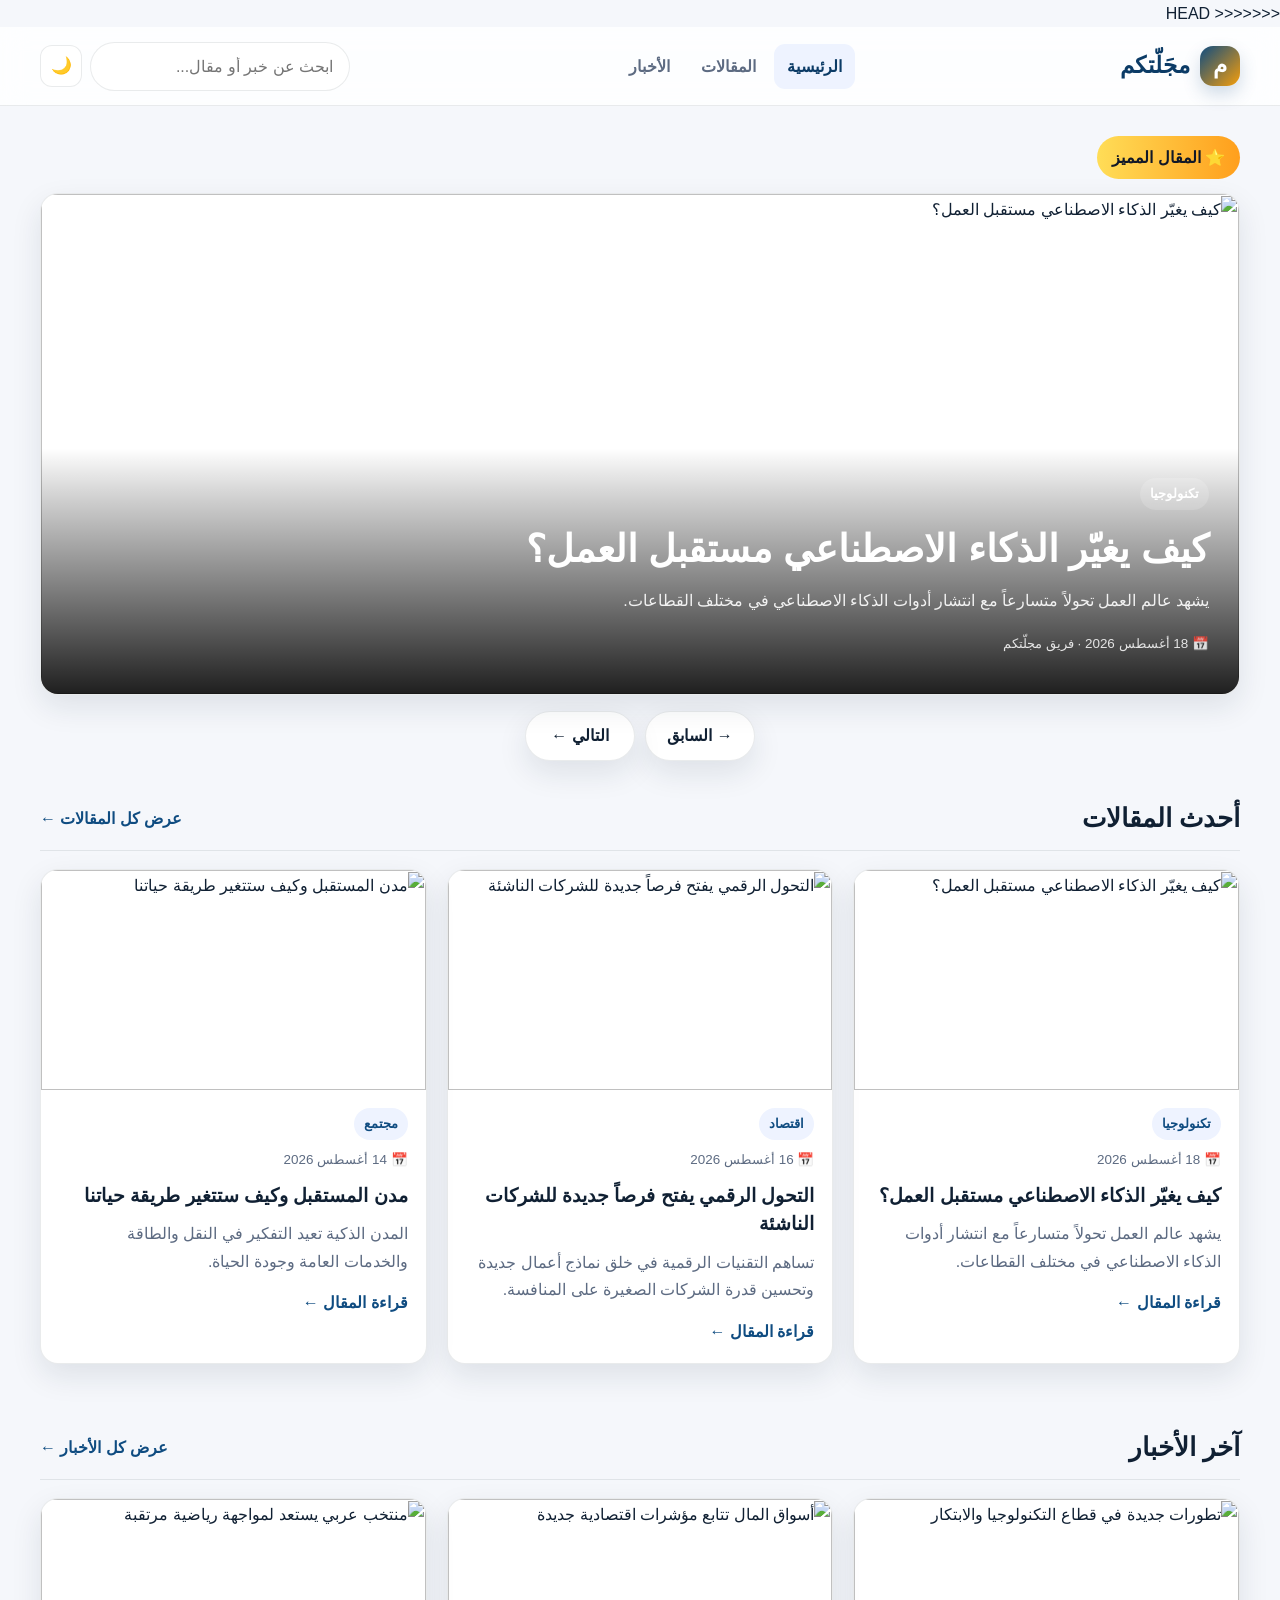
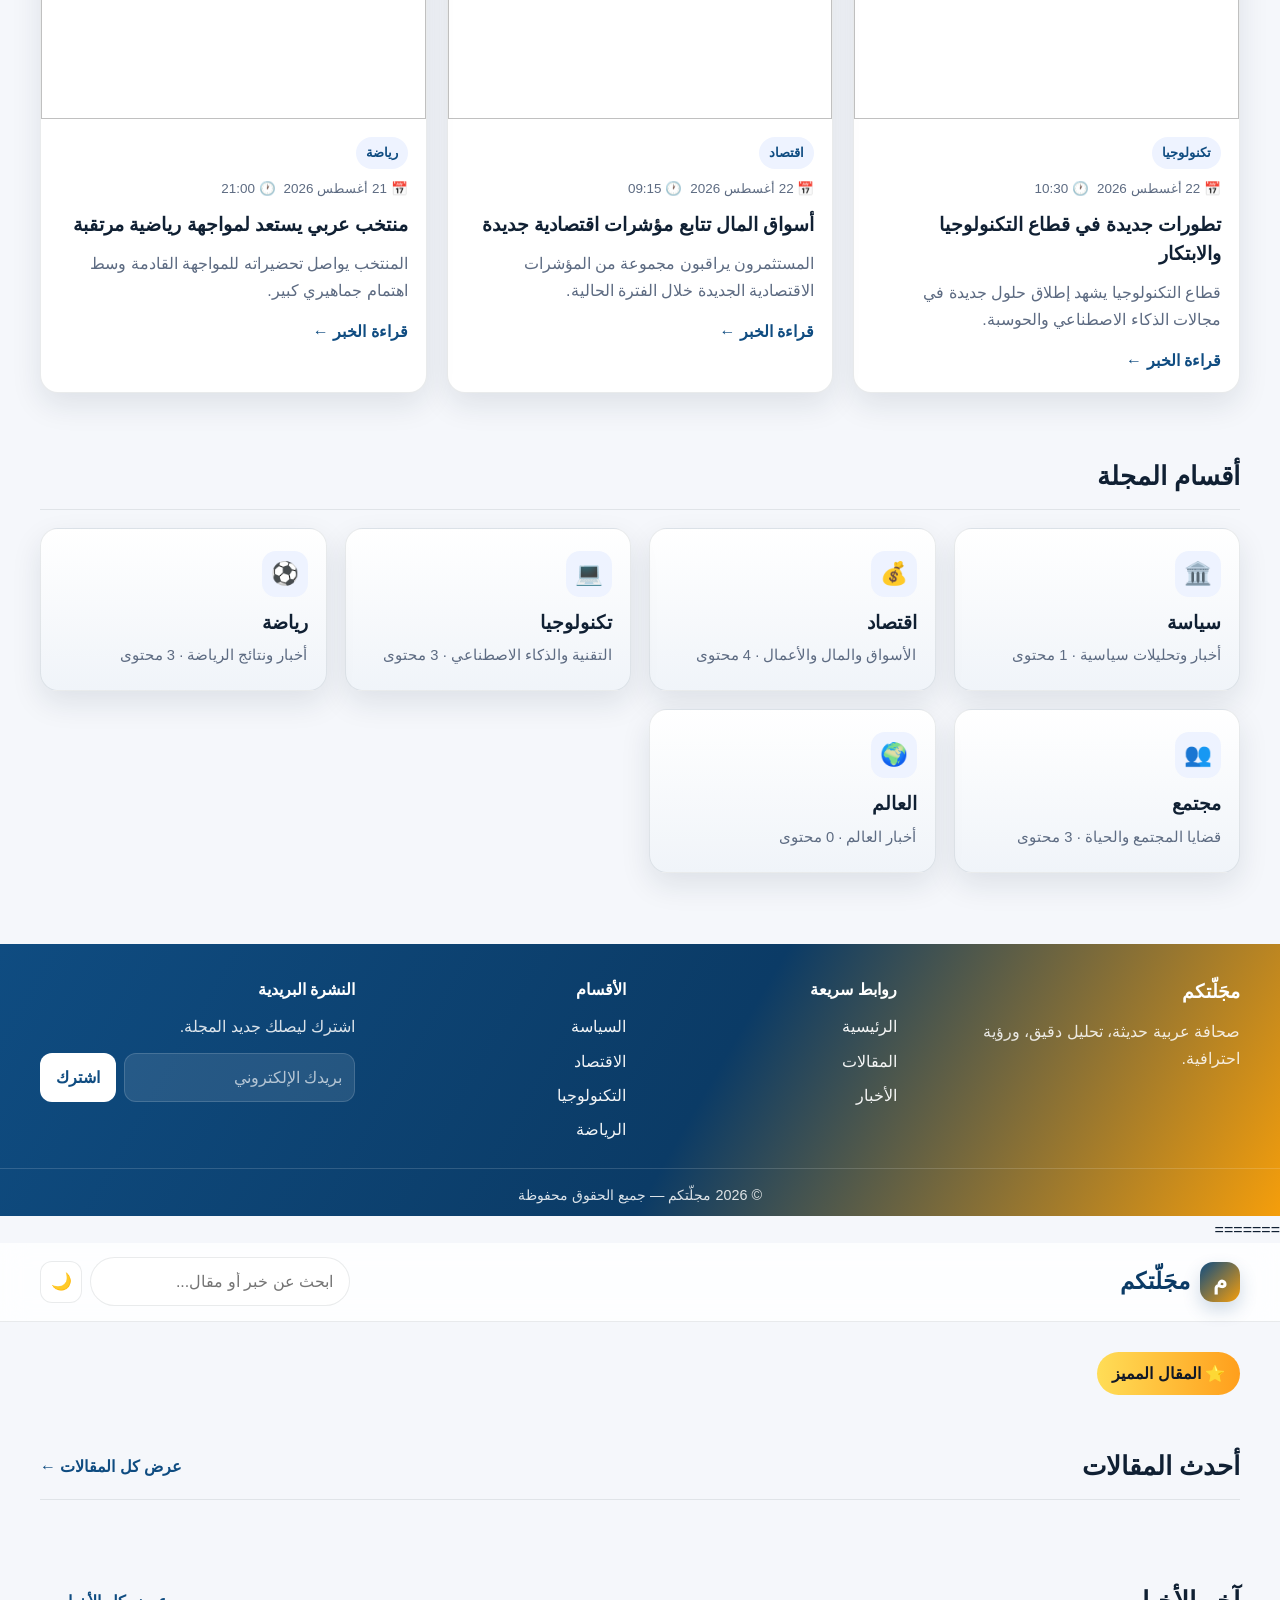
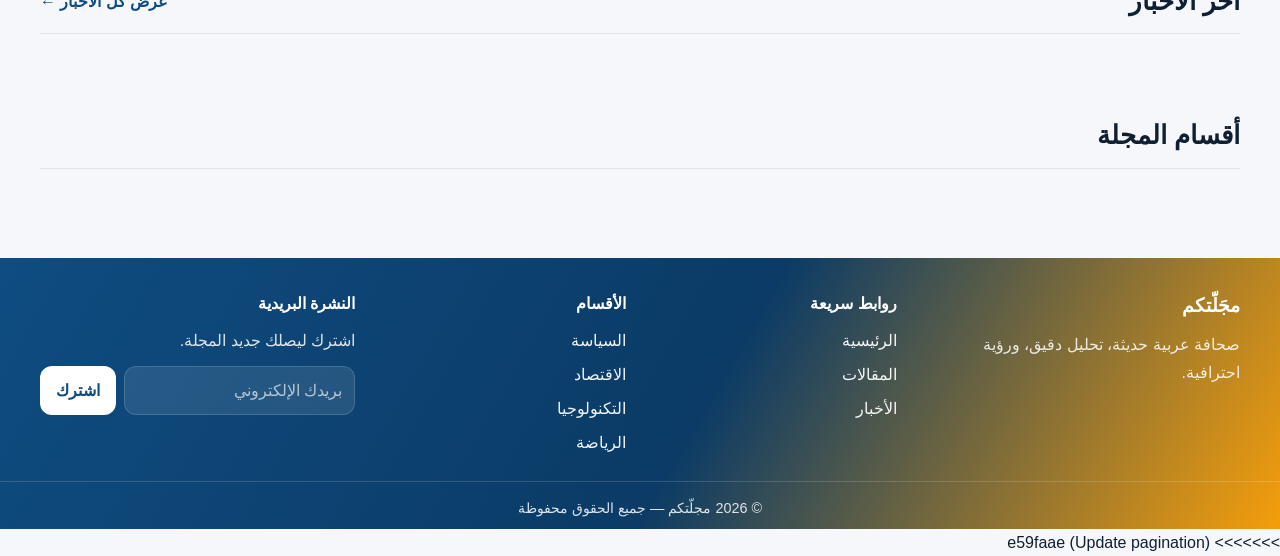
==== index.html @ bed31702 "Add files via upload" ====
<<<<<<< HEAD
<!DOCTYPE html>
<html lang="ar" dir="rtl">
<head>
  <meta charset="UTF-8">

  <meta
    name="viewport"
    content="width=device-width, initial-scale=1.0"
  >
  <meta name="robots" content="index, follow">
<meta name="googlebot" content="index, follow">
  <meta name="google-site-verification" content="Nu-kXpSLTMde5jcjGrpag2OAevILtgVXfCa5nAiJ6vM" />
  <meta name="google-site-verification" content="EJ1G8l--z2Iq7csYC8mAZ7VeTXp_BVeyK77AyGq3p4Q" />
  <meta
    name="description"
    content="مجَلّتكم - مجلة عربية حديثة تتابع السياسة والاقتصاد والتكنولوجيا والمجتمع والرياضة والعالم والذكاء الاصطناعي."
  >

  <meta name="theme-color" content="#0f4c81">

  <title>مجَلّتكم | مجلة عربية </title>

  <link
    rel="icon"
    type="image/svg+xml"
    href="assets/favicon.svg"
  >

  <link
    rel="stylesheet"
    href="css/styles.css"
  >
</head>

<body data-page="home">

  <!-- ================= HEADER ================= -->

  <header class="site-header">

    <div class="container header-inner">

      <a
        href="index.html"
        class="brand"
        aria-label="الصفحة الرئيسية"
      >
        <span class="brand-mark">م</span>
        <span>مجَلّتكم</span>
      </a>

      <nav
        class="main-nav"
        aria-label="التنقل الرئيسي"
      ></nav>

      <div class="header-tools">

        <div class="search-shell">

          <input
            id="searchInput"
            type="search"
            placeholder="ابحث عن خبر أو مقال..."
            aria-label="البحث"
            autocomplete="off"
          >

          <div
            id="searchDropdown"
            class="search-dropdown"
            aria-live="polite"
          ></div>

        </div>

        <button
          id="themeToggle"
          class="theme-toggle"
          type="button"
          aria-label="تبديل الوضع"
        >
          🌙
        </button>

        <button
          class="menu-toggle"
          type="button"
          aria-label="فتح القائمة"
          aria-expanded="false"
        >
          ☰
        </button>

      </div>

    </div>

  </header>


  <!-- ================= MAIN ================= -->

  <main>

    <!-- HERO -->

    <section class="hero-wrap container">

      <div class="featured-badge">
        ⭐ المقال المميز
      </div>

      <div
        id="heroFeatured"
        class="hero-featured"
        aria-live="polite"
      ></div>

    </section>


    <!-- LATEST ARTICLES -->

    <section class="container section-block">

      <div class="section-head">

        <h2>
          أحدث المقالات
        </h2>

        <a href="articles.html">
          عرض كل المقالات ←
        </a>

      </div>

      <div
        id="latestArticles"
        class="card-grid"
      ></div>

    </section>


    <!-- NEWS -->

    <section class="container section-block">

      <div class="section-head">

        <h2>
          آخر الأخبار
        </h2>

        <a href="news.html">
          عرض كل الأخبار ←
        </a>

      </div>

      <div
        id="latestNews"
        class="card-grid news-grid"
      ></div>

    </section>


    <!-- CATEGORIES -->

    <section class="container section-block">

      <div class="section-head">

        <h2>
          أقسام المجلة
        </h2>

      </div>

      <div
        id="categoryHighlights"
        class="category-grid"
      ></div>

    </section>

  </main>


  <!-- ================= FOOTER ================= -->

  <footer class="site-footer">

    <div class="container footer-inner">

      <div class="footer-brand">

        <h3>
          مجَلّتكم
        </h3>

        <p>
          صحافة عربية حديثة، تحليل دقيق، ورؤية احترافية.
        </p>

      </div>


      <div class="footer-column">

        <h4>
          روابط سريعة
        </h4>

        <ul>

          <li>
            <a href="index.html">
              الرئيسية
            </a>
          </li>

          <li>
            <a href="articles.html">
              المقالات
            </a>
          </li>

          <li>
            <a href="news.html">
              الأخبار
            </a>
          </li>

        </ul>

      </div>


      <div class="footer-column">

        <h4>
          الأقسام
        </h4>

        <ul>

          <li>
            <a href="articles.html?category=سياسة">
              السياسة
            </a>
          </li>

          <li>
            <a href="articles.html?category=اقتصاد">
              الاقتصاد
            </a>
          </li>

          <li>
            <a href="articles.html?category=تكنولوجيا">
              التكنولوجيا
            </a>
          </li>

          <li>
            <a href="articles.html?category=رياضة">
              الرياضة
            </a>
          </li>

        </ul>

      </div>


      <div class="footer-column">

        <h4>
          النشرة البريدية
        </h4>

        <p>
          اشترك ليصلك جديد المجلة.
        </p>

        <form
          class="newsletter-form"
          id="newsletterForm"
        >

          <input
            type="email"
            placeholder="بريدك الإلكتروني"
            aria-label="البريد الإلكتروني"
            required
          >

          <button type="submit">
            اشترك
          </button>

        </form>

      </div>

    </div>


    <div class="footer-bottom">

      © 2026 مجلّتكم — جميع الحقوق محفوظة

    </div>

  </footer>


  <script src="js/app.js"></script>

</body>
=======
<!DOCTYPE html>
<html lang="ar" dir="rtl">
<head>
  <meta charset="UTF-8">

  <meta
    name="viewport"
    content="width=device-width, initial-scale=1.0"
  >

  <meta name="robots" content="index, follow">
  <meta name="googlebot" content="index, follow">

  <meta
    name="google-site-verification"
    content="Nu-kXpSLTMde5jcjGrpag2OAevILtgVXfCa5nAiJ6vM"
  >

  <meta
    name="google-site-verification"
    content="EJ1G8l--z2Iq7csYC8mAZ7VeTXp_BVeyK77AyGq3p4Q"
  >

  <meta
    name="description"
    content="مجَلّتكم - مجلة عربية حديثة تتابع السياسة والاقتصاد والتكنولوجيا والمجتمع والرياضة والعالم والذكاء الاصطناعي."
  >

  <meta name="theme-color" content="#0f4c81">

  <title>مجَلّتكم | مجلة عربية</title>

  <link
    rel="icon"
    type="image/svg+xml"
    href="assets/favicon.svg"
  >

  <link
    rel="stylesheet"
    href="css/styles.css"
  >
</head>

<body data-page="home">

  <!-- ================= HEADER ================= -->

  <header class="site-header">
    <div class="container header-inner">

      <a
        href="index.html"
        class="brand"
        aria-label="الصفحة الرئيسية"
      >
        <span class="brand-mark">م</span>
        <span>مجَلّتكم</span>
      </a>

      <nav
        class="main-nav"
        aria-label="التنقل الرئيسي"
      ></nav>

      <div class="header-tools">

        <div class="search-shell">

          <input
            id="searchInput"
            type="search"
            placeholder="ابحث عن خبر أو مقال..."
            aria-label="البحث"
            autocomplete="off"
          >

          <div
            id="searchDropdown"
            class="search-dropdown"
            aria-live="polite"
          ></div>

        </div>

        <button
          id="themeToggle"
          class="theme-toggle"
          type="button"
          aria-label="تبديل الوضع"
        >
          🌙
        </button>

        <button
          class="menu-toggle"
          type="button"
          aria-label="فتح القائمة"
          aria-expanded="false"
        >
          ☰
        </button>

      </div>

    </div>
  </header>


  <!-- ================= MAIN ================= -->

  <main>

    <!-- ================= HERO ================= -->

    <section class="hero-wrap container">

      <div class="featured-badge">
        ⭐ المقال المميز
      </div>

      <div
        id="heroFeatured"
        class="hero-featured"
        aria-live="polite"
      ></div>

    </section>


    <!-- ================= LATEST ARTICLES ================= -->

    <section class="container section-block">

      <div class="section-head">

        <h2>
          أحدث المقالات
        </h2>

        <a href="articles.html">
          عرض كل المقالات ←
        </a>

      </div>

      <div
        id="latestArticles"
        class="card-grid"
      ></div>

    </section>


    <!-- ================= NEWS ================= -->

    <section class="container section-block">

      <div class="section-head">

        <h2>
          آخر الأخبار
        </h2>

        <a href="news.html">
          عرض كل الأخبار ←
        </a>

      </div>

      <div
        id="latestNews"
        class="card-grid news-grid"
      ></div>

    </section>


    <!-- ================= CATEGORIES ================= -->

    <section class="container section-block">

      <div class="section-head">

        <h2>
          أقسام المجلة
        </h2>

      </div>

      <div
        id="categoryHighlights"
        class="category-grid"
      ></div>

    </section>

  </main>


  <!-- ================= FOOTER ================= -->

  <footer class="site-footer">

    <div class="container footer-inner">

      <!-- BRAND -->

      <div class="footer-brand">

        <h3>
          مجَلّتكم
        </h3>

        <p>
          صحافة عربية حديثة، تحليل دقيق، ورؤية احترافية.
        </p>

      </div>


      <!-- QUICK LINKS -->

      <div class="footer-column">

        <h4>
          روابط سريعة
        </h4>

        <ul>

          <li>
            <a href="index.html">
              الرئيسية
            </a>
          </li>

          <li>
            <a href="articles.html">
              المقالات
            </a>
          </li>

          <li>
            <a href="news.html">
              الأخبار
            </a>
          </li>

        </ul>

      </div>


      <!-- CATEGORIES -->

      <div class="footer-column">

        <h4>
          الأقسام
        </h4>

        <ul>

          <li>
            <a href="articles.html?category=سياسة">
              السياسة
            </a>
          </li>

          <li>
            <a href="articles.html?category=اقتصاد">
              الاقتصاد
            </a>
          </li>

          <li>
            <a href="articles.html?category=تكنولوجيا">
              التكنولوجيا
            </a>
          </li>

          <li>
            <a href="articles.html?category=رياضة">
              الرياضة
            </a>
          </li>

        </ul>

      </div>


      <!-- NEWSLETTER -->

      <div class="footer-column">

        <h4>
          النشرة البريدية
        </h4>

        <p>
          اشترك ليصلك جديد المجلة.
        </p>

        <form
          class="newsletter-form"
          id="newsletterForm"
        >

          <input
            type="email"
            placeholder="بريدك الإلكتروني"
            aria-label="البريد الإلكتروني"
            required
          >

          <button type="submit">
            اشترك
          </button>

        </form>

      </div>

    </div>


    <!-- FOOTER BOTTOM -->

    <div class="footer-bottom">

      © 2026 مجلّتكم — جميع الحقوق محفوظة

    </div>

  </footer>


  <!-- ================= JAVASCRIPT ================= -->

  <script src="js/app.js"></script>

</body>
>>>>>>> e59faae (Update pagination)
</html>
---- css/styles.css ----
:root {
  --bg: #f5f7fb;
  --bg-soft: #eef3ff;
  --surface: #ffffff;
  --surface-2: #f0f4f9;
  --text: #102033;
  --muted: #5d6b82;
  --primary: #0f4c81;
  --primary-strong: #0b3b66;
  --accent: #f59e0b;
  --border: rgba(16, 32, 51, 0.09);
  --shadow: 0 12px 30px rgba(15, 37, 58, 0.10);
  --shadow-hover: 0 20px 45px rgba(15, 37, 58, 0.16);
  --success: #0f9d76;
  --danger: #dc2626;
  --radius: 18px;
  --container: 1200px;
}

body.dark {
  --bg: #09111d;
  --bg-soft: #111b2a;
  --surface: #0f1b2b;
  --surface-2: #122235;
  --text: #eaf1ff;
  --muted: #9aaac0;
  --primary: #79a7ff;
  --primary-strong: #a3c1ff;
  --accent: #fbbf24;
  --border: rgba(255, 255, 255, 0.09);
  --shadow: 0 12px 30px rgba(0, 0, 0, 0.30);
  --shadow-hover: 0 20px 45px rgba(0, 0, 0, 0.42);
}

* {
  box-sizing: border-box;
}

html {
  scroll-behavior: smooth;
}

body {
  margin: 0;
  font-family:
    "Segoe UI",
    Tahoma,
    Arial,
    sans-serif;
  background: var(--bg);
  color: var(--text);
  line-height: 1.7;
  direction: rtl;
  transition:
    background 0.25s ease,
    color 0.25s ease;
}

body,
button,
input,
select,
textarea {
  transition:
    background-color 0.25s ease,
    color 0.25s ease,
    border-color 0.25s ease;
}

a {
  color: inherit;
  text-decoration: none;
}

img {
  max-width: 100%;
  display: block;
}

button,
input,
select,
textarea {
  font: inherit;
}

button {
  cursor: pointer;
}

/* CONTAINER */

.container {
  width: min(var(--container), calc(100% - 32px));
  margin-inline: auto;
}

/* HEADER */

.site-header {
  position: sticky;
  top: 0;
  z-index: 100;
  background: rgba(255, 255, 255, 0.82);
  backdrop-filter: blur(14px);
  border-bottom: 1px solid var(--border);
}

body.dark .site-header {
  background: rgba(7, 12, 19, 0.86);
}

.header-inner {
  min-height: 78px;
  display: flex;
  align-items: center;
  justify-content: space-between;
  gap: 18px;
}

/* BRAND */

.brand {
  display: inline-flex;
  align-items: center;
  gap: 10px;
  font-size: 1.45rem;
  font-weight: 900;
  color: var(--primary-strong);
  white-space: nowrap;
}

.brand-mark {
  width: 40px;
  height: 40px;
  display: grid;
  place-items: center;
  border-radius: 13px;
  background: linear-gradient(
    135deg,
    var(--primary),
    var(--accent)
  );
  color: white;
  font-weight: 900;
  box-shadow: 0 8px 18px rgba(15, 76, 129, 0.20);
}

/* NAVIGATION */

.main-nav {
  display: flex;
  align-items: center;
  justify-content: center;
  gap: 5px;
  flex: 1;
}

.nav-link {
  padding: 9px 13px;
  border-radius: 11px;
  color: var(--muted);
  font-weight: 700;
  transition: 0.2s ease;
}

.nav-link:hover,
.nav-link.active {
  background: var(--bg-soft);
  color: var(--primary-strong);
}

/* HEADER TOOLS */

.header-tools {
  display: flex;
  align-items: center;
  gap: 8px;
}

.search-shell {
  position: relative;
}

.search-shell input {
  width: 260px;
  padding: 10px 16px;
  border: 1px solid var(--border);
  border-radius: 999px;
  background: var(--surface);
  color: var(--text);
  outline: none;
}

.search-shell input:focus {
  border-color: var(--primary);
  box-shadow: 0 0 0 3px rgba(15, 76, 129, 0.10);
}

.search-dropdown {
  position: absolute;
  top: calc(100% + 8px);
  right: 0;
  width: min(360px, 85vw);
  max-height: 420px;
  overflow-y: auto;
  background: var(--surface);
  border: 1px solid var(--border);
  border-radius: 15px;
  box-shadow: var(--shadow);
  display: none;
  z-index: 200;
}

.search-dropdown.visible {
  display: block;
}

.search-item {
  display: block;
  padding: 12px 15px;
  border-bottom: 1px solid var(--border);
  transition: 0.2s ease;
}

.search-item:last-child {
  border-bottom: 0;
}

.search-item:hover {
  background: var(--bg-soft);
}

.search-item strong {
  display: block;
  margin-bottom: 3px;
}

.search-item small {
  color: var(--muted);
}

/* BUTTONS */

.theme-toggle,
.menu-toggle {
  width: 42px;
  height: 42px;
  border: 1px solid var(--border);
  border-radius: 12px;
  background: var(--surface);
  color: var(--text);
  display: grid;
  place-items: center;
  font-size: 1.05rem;
}

.theme-toggle:hover,
.menu-toggle:hover {
  background: var(--bg-soft);
}

/* HERO */

.hero-wrap {
  padding: 30px 0 10px;
}

.featured-badge {
  display: inline-flex;
  align-items: center;
  background: linear-gradient(
    90deg,
    #ffdd57,
    #ff9f1c
  );
  color: #111827;
  padding: 8px 15px;
  border-radius: 999px;
  font-weight: 900;
  margin-bottom: 14px;
}

.hero-featured {
  width: 100%;
  position: relative;
}

.feature-card {
  position: relative;
  overflow: hidden;
  min-height: 500px;
  background: var(--surface);
  border: 1px solid var(--border);
  border-radius: var(--radius);
  box-shadow: var(--shadow);
  transition:
    transform 0.25s ease,
    box-shadow 0.25s ease;
}

.feature-card:hover {
  transform: translateY(-3px);
  box-shadow: var(--shadow-hover);
}

.feature-card img {
  width: 100%;
  height: 500px;
  object-fit: cover;
}

.feature-content {
  position: absolute;
  inset: auto 0 0 0;
  padding: 30px;
  color: white;
  background: linear-gradient(
    180deg,
    rgba(0, 0, 0, 0) 0%,
    rgba(0, 0, 0, 0.18) 20%,
    rgba(0, 0, 0, 0.88) 100%
  );
}

.feature-content h2 {
  margin: 12px 0;
  font-size: clamp(1.6rem, 3vw, 2.6rem);
  line-height: 1.4;
}

.feature-content p {
  max-width: 850px;
  margin: 0 0 18px;
  color: rgba(255, 255, 255, 0.90);
}

.feature-content .meta-row {
  color: rgba(255, 255, 255, 0.85);
}

.feature-content .eyebrow {
  background: rgba(255, 255, 255, 0.16);
  color: white;
}

/* SLIDER CONTROLS */

.featured-controls {
  display: flex;
  justify-content: center;
  align-items: center;
  gap: 10px;
  margin-top: 16px;
}

.featured-controls button {
  border: 1px solid var(--border);
  background: var(--surface);
  color: var(--text);
  border-radius: 999px;
  padding: 10px 20px;
  min-width: 110px;
  font-weight: 800;
  box-shadow: var(--shadow);
  transition: 0.2s ease;
}

.featured-controls button:hover {
  background: var(--primary);
  color: white;
  border-color: var(--primary);
  transform: translateY(-2px);
}

/* SECTIONS */

.section-block {
  padding: 26px 0 36px;
}

.section-head {
  display: flex;
  align-items: center;
  justify-content: space-between;
  gap: 15px;
  margin-bottom: 18px;
  padding-bottom: 10px;
  border-bottom: 1px solid var(--border);
}

.section-head h2 {
  margin: 0;
  font-size: clamp(1.35rem, 2vw, 2rem);
}

.section-head a {
  color: var(--primary);
  font-weight: 800;
}

/* CARDS */

.card-grid {
  display: grid;
  grid-template-columns: repeat(3, minmax(0, 1fr));
  gap: 20px;
}

.article-card {
  overflow: hidden;
  background: var(--surface);
  border: 1px solid var(--border);
  border-radius: var(--radius);
  box-shadow: var(--shadow);
  transition:
    transform 0.22s ease,
    box-shadow 0.22s ease;
}

.article-card:hover {
  transform: translateY(-5px);
  box-shadow: var(--shadow-hover);
}

.article-card img {
  width: 100%;
  height: 220px;
  object-fit: cover;
}

.article-body {
  padding: 18px;
}

.article-body h3 {
  margin: 10px 0;
  font-size: 1.2rem;
  line-height: 1.5;
}

.article-body p {
  margin: 0 0 14px;
  color: var(--muted);
  display: -webkit-box;
  -webkit-box-orient: vertical;
  -webkit-line-clamp: 2;
  line-clamp: 2;
  overflow: hidden;
}

.read-more {
  display: inline-flex;
  align-items: center;
  gap: 5px;
  color: var(--primary);
  font-weight: 800;
}

/* EYEBROW / META */

.eyebrow {
  display: inline-flex;
  align-items: center;
  background: var(--bg-soft);
  color: var(--primary);
  padding: 5px 10px;
  border-radius: 999px;
  font-size: 0.8rem;
  font-weight: 800;
}

.meta-row {
  display: flex;
  flex-wrap: wrap;
  gap: 8px;
  margin: 9px 0;
  font-size: 0.84rem;
  color: var(--muted);
}

/* CATEGORY CARDS */

.category-grid {
  display: grid;
  grid-template-columns: repeat(4, minmax(0, 1fr));
  gap: 18px;
}

.category-card {
  display: block;
  padding: 22px 18px;
  background: linear-gradient(
    180deg,
    var(--surface),
    var(--surface-2)
  );
  border: 1px solid var(--border);
  border-radius: var(--radius);
  box-shadow: var(--shadow);
  transition: 0.2s ease;
}

.category-card:hover {
  transform: translateY(-4px);
  box-shadow: var(--shadow-hover);
}

.category-icon {
  width: 46px;
  height: 46px;
  display: grid;
  place-items: center;
  border-radius: 14px;
  background: var(--bg-soft);
  font-size: 1.4rem;
  margin-bottom: 10px;
}

.category-card h3 {
  margin: 0 0 5px;
}

.category-card p {
  margin: 0;
  color: var(--muted);
  font-size: 0.92rem;
}

/* PAGE */

.page-shell {
  padding: 25px 0 45px;
}

.page-header {
  padding: 15px 0 20px;
}

.page-header h1 {
  margin: 10px 0 0;
  font-size: clamp(2rem, 4vw, 3rem);
}

.page-description {
  margin: 10px 0 0;
  max-width: 750px;
  color: var(--muted);
  font-size: 1.05rem;
}

/* FILTER */

.category-filter {
  display: flex;
  flex-wrap: wrap;
  gap: 9px;
  margin-bottom: 22px;
}

.filter-chip {
  padding: 8px 14px;
  border: 1px solid var(--border);
  border-radius: 999px;
  background: var(--surface);
  color: var(--muted);
  font-weight: 700;
  cursor: pointer;
  transition: 0.2s ease;
}

.filter-chip:hover {
  transform: translateY(-2px);
}

.filter-chip.active {
  background: var(--primary);
  color: white;
  border-color: var(--primary);
}

/* PAGINATION */

.pagination {
  display: flex;
  justify-content: center;
  align-items: center;
  gap: 8px;
  flex-wrap: wrap;
  margin-top: 28px;
}

.pagination button {
  min-width: 42px;
  height: 42px;
  border: 1px solid var(--border);
  border-radius: 10px;
  background: var(--surface);
  color: var(--text);
}

.pagination button:hover {
  background: var(--bg-soft);
}

.pagination button.active {
  background: var(--primary);
  color: white;
  border-color: var(--primary);
}

.pagination button:disabled {
  opacity: 0.45;
  cursor: not-allowed;
}

/* EMPTY */

.empty-state {
  padding: 30px;
  text-align: center;
  color: var(--muted);
  background: var(--surface);
  border: 1px solid var(--border);
  border-radius: var(--radius);
}

/* NEWS */

.news-count {
  color: var(--muted);
  font-size: 0.9rem;
  font-weight: 700;
}

.news-grid {
  margin-top: 10px;
}

.news-grid .article-card {
  height: 100%;
}

.news-grid .article-card img {
  height: 220px;
  object-fit: cover;
}

#newsCategoryFilter {
  margin-top: 8px;
  margin-bottom: 26px;
}

#newsCategoryFilter .filter-chip.active {
  background: linear-gradient(
    135deg,
    var(--primary),
    var(--primary-strong)
  );
  color: #fff;
  border-color: var(--primary);
}

/* ARTICLE PAGE */

.article-page {
  max-width: 950px;
}

.article-detail {
  background: var(--surface);
  border: 1px solid var(--border);
  border-radius: var(--radius);
  box-shadow: var(--shadow);
  overflow: hidden;
}

.article-detail-image {
  width: 100%;
  height: 500px;
  object-fit: cover;
}

.article-detail-content {
  padding: 32px;
}

.article-detail-content h1 {
  margin: 15px 0;
  font-size: clamp(2rem, 4vw, 3.2rem);
  line-height: 1.45;
}

.article-lead {
  color: var(--muted);
  font-size: 1.15rem;
  font-weight: 600;
  line-height: 1.9;
  border-right: 4px solid var(--accent);
  padding-right: 16px;
  margin: 20px 0 28px;
}

.article-text {
  font-size: 1.08rem;
  line-height: 2.15;
}

.article-text p {
  margin: 0 0 22px;
}

.article-back {
  display: inline-flex;
  margin-top: 25px;
  padding: 11px 18px;
  border-radius: 12px;
  background: var(--primary);
  color: white;
  font-weight: 800;
  transition: 0.2s ease;
}

.article-back:hover {
  background: var(--primary-strong);
  transform: translateY(-2px);
}

/* FOOTER */

.site-footer {
  margin-top: 35px;
  padding: 32px 0 8px;
  color: white;
  background: linear-gradient(
    120deg,
    #0f4c81,
    #0b3b66 55%,
    #f59e0b
  );
}

.footer-inner {
  display: grid;
  grid-template-columns: 1.3fr 1fr 1fr 1.3fr;
  gap: 28px;
}

.footer-brand h3,
.footer-column h4 {
  margin: 0 0 10px;
}

.footer-brand p,
.footer-column p {
  margin: 0;
  color: rgba(255, 255, 255, 0.85);
}

.footer-column ul {
  list-style: none;
  margin: 0;
  padding: 0;
  display: grid;
  gap: 7px;
}

.footer-column a {
  color: rgba(255, 255, 255, 0.94);
  transition: 0.2s ease;
}

.footer-column a:hover {
  color: white;
  opacity: 0.75;
}

/* NEWSLETTER */

.newsletter-form {
  display: flex;
  gap: 8px;
  margin-top: 12px;
}

.newsletter-form input {
  min-width: 0;
  flex: 1;
  padding: 10px 12px;
  border: 1px solid rgba(255, 255, 255, 0.15);
  border-radius: 12px;
  background: rgba(255, 255, 255, 0.10);
  color: white;
  outline: none;
}

.newsletter-form input::placeholder {
  color: rgba(255, 255, 255, 0.65);
}

.newsletter-form button {
  border: 0;
  border-radius: 12px;
  padding: 10px 16px;
  background: white;
  color: #0f4c81;
  font-weight: 800;
}

.footer-bottom {
  margin-top: 25px;
  padding-top: 14px;
  text-align: center;
  border-top: 1px solid rgba(255, 255, 255, 0.15);
  color: rgba(255, 255, 255, 0.85);
  font-size: 0.9rem;
}

/* MOBILE MENU */

.menu-toggle {
  display: none;
}

@media (max-width: 900px) {

  .main-nav {
    display: none;
    position: fixed;
    top: 88px;
    right: 16px;
    left: 16px;
    padding: 12px;
    flex-direction: column;
    align-items: stretch;
    background: var(--surface);
    border: 1px solid var(--border);
    border-radius: 18px;
    box-shadow: var(--shadow);
    z-index: 100;
  }

  .main-nav.open {
    display: flex;
  }

  .nav-link {
    width: 100%;
  }

  .menu-toggle {
    display: grid;
  }

  .card-grid {
    grid-template-columns: repeat(2, minmax(0, 1fr));
  }

  .category-grid {
    grid-template-columns: repeat(2, minmax(0, 1fr));
  }

  .footer-inner {
    grid-template-columns: repeat(2, minmax(0, 1fr));
  }

  .search-shell input {
    width: 220px;
  }

  .feature-card,
  .feature-card img {
    min-height: 440px;
    height: 440px;
  }

  .article-detail-image {
    height: 420px;
  }
}

@media (max-width: 620px) {

  .container {
    width: min(
      calc(100% - 22px),
      var(--container)
    );
  }

  .header-inner {
    min-height: 70px;
    flex-wrap: wrap;
  }

  .brand {
    font-size: 1.25rem;
  }

  .brand-mark {
    width: 36px;
    height: 36px;
  }

  .header-tools {
    margin-right: auto;
  }

  .search-shell input {
    width: 170px;
    padding: 9px 12px;
  }

  .hero-wrap {
    padding-top: 20px;
  }

  .feature-card,
  .feature-card img {
    min-height: 420px;
    height: 420px;
  }

  .feature-content {
    padding: 18px;
  }

  .feature-content h2 {
    font-size: 1.35rem;
  }

  .feature-content p {
    font-size: 0.9rem;
    display: -webkit-box;
    -webkit-box-orient: vertical;
    -webkit-line-clamp: 2;
    line-clamp: 2;
    overflow: hidden;
  }

  .card-grid,
  .category-grid,
  .footer-inner {
    grid-template-columns: 1fr;
  }

  .section-head {
    align-items: flex-start;
    flex-direction: column;
  }

  .newsletter-form {
    flex-direction: column;
  }

  .featured-controls button {
    min-width: 0;
    flex: 1;
    padding: 9px 12px;
  }

  .page-description {
    font-size: 0.95rem;
  }

  #newsCategoryFilter {
    gap: 8px;
  }

  #newsCategoryFilter .filter-chip {
    padding: 8px 11px;
    font-size: 0.88rem;
  }

  .article-detail-image {
    height: 260px;
  }

  .article-detail-content {
    padding: 20px;
  }

  .article-detail-content h1 {
    font-size: 1.8rem;
  }

  .article-lead {
    font-size: 1rem;
  }

  .article-text {
    font-size: 1rem;
  }
}
---- css/styles.css ----
:root {
  --bg: #f5f7fb;
  --bg-soft: #eef3ff;
  --surface: #ffffff;
  --surface-2: #f0f4f9;
  --text: #102033;
  --muted: #5d6b82;
  --primary: #0f4c81;
  --primary-strong: #0b3b66;
  --accent: #f59e0b;
  --border: rgba(16, 32, 51, 0.09);
  --shadow: 0 12px 30px rgba(15, 37, 58, 0.10);
  --shadow-hover: 0 20px 45px rgba(15, 37, 58, 0.16);
  --success: #0f9d76;
  --danger: #dc2626;
  --radius: 18px;
  --container: 1200px;
}

body.dark {
  --bg: #09111d;
  --bg-soft: #111b2a;
  --surface: #0f1b2b;
  --surface-2: #122235;
  --text: #eaf1ff;
  --muted: #9aaac0;
  --primary: #79a7ff;
  --primary-strong: #a3c1ff;
  --accent: #fbbf24;
  --border: rgba(255, 255, 255, 0.09);
  --shadow: 0 12px 30px rgba(0, 0, 0, 0.30);
  --shadow-hover: 0 20px 45px rgba(0, 0, 0, 0.42);
}

* {
  box-sizing: border-box;
}

html {
  scroll-behavior: smooth;
}

body {
  margin: 0;
  font-family:
    "Segoe UI",
    Tahoma,
    Arial,
    sans-serif;
  background: var(--bg);
  color: var(--text);
  line-height: 1.7;
  direction: rtl;
  transition:
    background 0.25s ease,
    color 0.25s ease;
}

body,
button,
input,
select,
textarea {
  transition:
    background-color 0.25s ease,
    color 0.25s ease,
    border-color 0.25s ease;
}

a {
  color: inherit;
  text-decoration: none;
}

img {
  max-width: 100%;
  display: block;
}

button,
input,
select,
textarea {
  font: inherit;
}

button {
  cursor: pointer;
}

/* CONTAINER */

.container {
  width: min(var(--container), calc(100% - 32px));
  margin-inline: auto;
}

/* HEADER */

.site-header {
  position: sticky;
  top: 0;
  z-index: 100;
  background: rgba(255, 255, 255, 0.82);
  backdrop-filter: blur(14px);
  border-bottom: 1px solid var(--border);
}

body.dark .site-header {
  background: rgba(7, 12, 19, 0.86);
}

.header-inner {
  min-height: 78px;
  display: flex;
  align-items: center;
  justify-content: space-between;
  gap: 18px;
}

/* BRAND */

.brand {
  display: inline-flex;
  align-items: center;
  gap: 10px;
  font-size: 1.45rem;
  font-weight: 900;
  color: var(--primary-strong);
  white-space: nowrap;
}

.brand-mark {
  width: 40px;
  height: 40px;
  display: grid;
  place-items: center;
  border-radius: 13px;
  background: linear-gradient(
    135deg,
    var(--primary),
    var(--accent)
  );
  color: white;
  font-weight: 900;
  box-shadow: 0 8px 18px rgba(15, 76, 129, 0.20);
}

/* NAVIGATION */

.main-nav {
  display: flex;
  align-items: center;
  justify-content: center;
  gap: 5px;
  flex: 1;
}

.nav-link {
  padding: 9px 13px;
  border-radius: 11px;
  color: var(--muted);
  font-weight: 700;
  transition: 0.2s ease;
}

.nav-link:hover,
.nav-link.active {
  background: var(--bg-soft);
  color: var(--primary-strong);
}

/* HEADER TOOLS */

.header-tools {
  display: flex;
  align-items: center;
  gap: 8px;
}

.search-shell {
  position: relative;
}

.search-shell input {
  width: 260px;
  padding: 10px 16px;
  border: 1px solid var(--border);
  border-radius: 999px;
  background: var(--surface);
  color: var(--text);
  outline: none;
}

.search-shell input:focus {
  border-color: var(--primary);
  box-shadow: 0 0 0 3px rgba(15, 76, 129, 0.10);
}

.search-dropdown {
  position: absolute;
  top: calc(100% + 8px);
  right: 0;
  width: min(360px, 85vw);
  max-height: 420px;
  overflow-y: auto;
  background: var(--surface);
  border: 1px solid var(--border);
  border-radius: 15px;
  box-shadow: var(--shadow);
  display: none;
  z-index: 200;
}

.search-dropdown.visible {
  display: block;
}

.search-item {
  display: block;
  padding: 12px 15px;
  border-bottom: 1px solid var(--border);
  transition: 0.2s ease;
}

.search-item:last-child {
  border-bottom: 0;
}

.search-item:hover {
  background: var(--bg-soft);
}

.search-item strong {
  display: block;
  margin-bottom: 3px;
}

.search-item small {
  color: var(--muted);
}

/* BUTTONS */

.theme-toggle,
.menu-toggle {
  width: 42px;
  height: 42px;
  border: 1px solid var(--border);
  border-radius: 12px;
  background: var(--surface);
  color: var(--text);
  display: grid;
  place-items: center;
  font-size: 1.05rem;
}

.theme-toggle:hover,
.menu-toggle:hover {
  background: var(--bg-soft);
}

/* HERO */

.hero-wrap {
  padding: 30px 0 10px;
}

.featured-badge {
  display: inline-flex;
  align-items: center;
  background: linear-gradient(
    90deg,
    #ffdd57,
    #ff9f1c
  );
  color: #111827;
  padding: 8px 15px;
  border-radius: 999px;
  font-weight: 900;
  margin-bottom: 14px;
}

.hero-featured {
  width: 100%;
  position: relative;
}

.feature-card {
  position: relative;
  overflow: hidden;
  min-height: 500px;
  background: var(--surface);
  border: 1px solid var(--border);
  border-radius: var(--radius);
  box-shadow: var(--shadow);
  transition:
    transform 0.25s ease,
    box-shadow 0.25s ease;
}

.feature-card:hover {
  transform: translateY(-3px);
  box-shadow: var(--shadow-hover);
}

.feature-card img {
  width: 100%;
  height: 500px;
  object-fit: cover;
}

.feature-content {
  position: absolute;
  inset: auto 0 0 0;
  padding: 30px;
  color: white;
  background: linear-gradient(
    180deg,
    rgba(0, 0, 0, 0) 0%,
    rgba(0, 0, 0, 0.18) 20%,
    rgba(0, 0, 0, 0.88) 100%
  );
}

.feature-content h2 {
  margin: 12px 0;
  font-size: clamp(1.6rem, 3vw, 2.6rem);
  line-height: 1.4;
}

.feature-content p {
  max-width: 850px;
  margin: 0 0 18px;
  color: rgba(255, 255, 255, 0.90);
}

.feature-content .meta-row {
  color: rgba(255, 255, 255, 0.85);
}

.feature-content .eyebrow {
  background: rgba(255, 255, 255, 0.16);
  color: white;
}

/* SLIDER CONTROLS */

.featured-controls {
  display: flex;
  justify-content: center;
  align-items: center;
  gap: 10px;
  margin-top: 16px;
}

.featured-controls button {
  border: 1px solid var(--border);
  background: var(--surface);
  color: var(--text);
  border-radius: 999px;
  padding: 10px 20px;
  min-width: 110px;
  font-weight: 800;
  box-shadow: var(--shadow);
  transition: 0.2s ease;
}

.featured-controls button:hover {
  background: var(--primary);
  color: white;
  border-color: var(--primary);
  transform: translateY(-2px);
}

/* SECTIONS */

.section-block {
  padding: 26px 0 36px;
}

.section-head {
  display: flex;
  align-items: center;
  justify-content: space-between;
  gap: 15px;
  margin-bottom: 18px;
  padding-bottom: 10px;
  border-bottom: 1px solid var(--border);
}

.section-head h2 {
  margin: 0;
  font-size: clamp(1.35rem, 2vw, 2rem);
}

.section-head a {
  color: var(--primary);
  font-weight: 800;
}

/* CARDS */

.card-grid {
  display: grid;
  grid-template-columns: repeat(3, minmax(0, 1fr));
  gap: 20px;
}

.article-card {
  overflow: hidden;
  background: var(--surface);
  border: 1px solid var(--border);
  border-radius: var(--radius);
  box-shadow: var(--shadow);
  transition:
    transform 0.22s ease,
    box-shadow 0.22s ease;
}

.article-card:hover {
  transform: translateY(-5px);
  box-shadow: var(--shadow-hover);
}

.article-card img {
  width: 100%;
  height: 220px;
  object-fit: cover;
}

.article-body {
  padding: 18px;
}

.article-body h3 {
  margin: 10px 0;
  font-size: 1.2rem;
  line-height: 1.5;
}

.article-body p {
  margin: 0 0 14px;
  color: var(--muted);
  display: -webkit-box;
  -webkit-box-orient: vertical;
  -webkit-line-clamp: 2;
  line-clamp: 2;
  overflow: hidden;
}

.read-more {
  display: inline-flex;
  align-items: center;
  gap: 5px;
  color: var(--primary);
  font-weight: 800;
}

/* EYEBROW / META */

.eyebrow {
  display: inline-flex;
  align-items: center;
  background: var(--bg-soft);
  color: var(--primary);
  padding: 5px 10px;
  border-radius: 999px;
  font-size: 0.8rem;
  font-weight: 800;
}

.meta-row {
  display: flex;
  flex-wrap: wrap;
  gap: 8px;
  margin: 9px 0;
  font-size: 0.84rem;
  color: var(--muted);
}

/* CATEGORY CARDS */

.category-grid {
  display: grid;
  grid-template-columns: repeat(4, minmax(0, 1fr));
  gap: 18px;
}

.category-card {
  display: block;
  padding: 22px 18px;
  background: linear-gradient(
    180deg,
    var(--surface),
    var(--surface-2)
  );
  border: 1px solid var(--border);
  border-radius: var(--radius);
  box-shadow: var(--shadow);
  transition: 0.2s ease;
}

.category-card:hover {
  transform: translateY(-4px);
  box-shadow: var(--shadow-hover);
}

.category-icon {
  width: 46px;
  height: 46px;
  display: grid;
  place-items: center;
  border-radius: 14px;
  background: var(--bg-soft);
  font-size: 1.4rem;
  margin-bottom: 10px;
}

.category-card h3 {
  margin: 0 0 5px;
}

.category-card p {
  margin: 0;
  color: var(--muted);
  font-size: 0.92rem;
}

/* PAGE */

.page-shell {
  padding: 25px 0 45px;
}

.page-header {
  padding: 15px 0 20px;
}

.page-header h1 {
  margin: 10px 0 0;
  font-size: clamp(2rem, 4vw, 3rem);
}

.page-description {
  margin: 10px 0 0;
  max-width: 750px;
  color: var(--muted);
  font-size: 1.05rem;
}

/* FILTER */

.category-filter {
  display: flex;
  flex-wrap: wrap;
  gap: 9px;
  margin-bottom: 22px;
}

.filter-chip {
  padding: 8px 14px;
  border: 1px solid var(--border);
  border-radius: 999px;
  background: var(--surface);
  color: var(--muted);
  font-weight: 700;
  cursor: pointer;
  transition: 0.2s ease;
}

.filter-chip:hover {
  transform: translateY(-2px);
}

.filter-chip.active {
  background: var(--primary);
  color: white;
  border-color: var(--primary);
}

/* PAGINATION */

.pagination {
  display: flex;
  justify-content: center;
  align-items: center;
  gap: 8px;
  flex-wrap: wrap;
  margin-top: 28px;
}

.pagination button {
  min-width: 42px;
  height: 42px;
  border: 1px solid var(--border);
  border-radius: 10px;
  background: var(--surface);
  color: var(--text);
}

.pagination button:hover {
  background: var(--bg-soft);
}

.pagination button.active {
  background: var(--primary);
  color: white;
  border-color: var(--primary);
}

.pagination button:disabled {
  opacity: 0.45;
  cursor: not-allowed;
}

/* EMPTY */

.empty-state {
  padding: 30px;
  text-align: center;
  color: var(--muted);
  background: var(--surface);
  border: 1px solid var(--border);
  border-radius: var(--radius);
}

/* NEWS */

.news-count {
  color: var(--muted);
  font-size: 0.9rem;
  font-weight: 700;
}

.news-grid {
  margin-top: 10px;
}

.news-grid .article-card {
  height: 100%;
}

.news-grid .article-card img {
  height: 220px;
  object-fit: cover;
}

#newsCategoryFilter {
  margin-top: 8px;
  margin-bottom: 26px;
}

#newsCategoryFilter .filter-chip.active {
  background: linear-gradient(
    135deg,
    var(--primary),
    var(--primary-strong)
  );
  color: #fff;
  border-color: var(--primary);
}

/* ARTICLE PAGE */

.article-page {
  max-width: 950px;
}

.article-detail {
  background: var(--surface);
  border: 1px solid var(--border);
  border-radius: var(--radius);
  box-shadow: var(--shadow);
  overflow: hidden;
}

.article-detail-image {
  width: 100%;
  height: 500px;
  object-fit: cover;
}

.article-detail-content {
  padding: 32px;
}

.article-detail-content h1 {
  margin: 15px 0;
  font-size: clamp(2rem, 4vw, 3.2rem);
  line-height: 1.45;
}

.article-lead {
  color: var(--muted);
  font-size: 1.15rem;
  font-weight: 600;
  line-height: 1.9;
  border-right: 4px solid var(--accent);
  padding-right: 16px;
  margin: 20px 0 28px;
}

.article-text {
  font-size: 1.08rem;
  line-height: 2.15;
}

.article-text p {
  margin: 0 0 22px;
}

.article-back {
  display: inline-flex;
  margin-top: 25px;
  padding: 11px 18px;
  border-radius: 12px;
  background: var(--primary);
  color: white;
  font-weight: 800;
  transition: 0.2s ease;
}

.article-back:hover {
  background: var(--primary-strong);
  transform: translateY(-2px);
}

/* FOOTER */

.site-footer {
  margin-top: 35px;
  padding: 32px 0 8px;
  color: white;
  background: linear-gradient(
    120deg,
    #0f4c81,
    #0b3b66 55%,
    #f59e0b
  );
}

.footer-inner {
  display: grid;
  grid-template-columns: 1.3fr 1fr 1fr 1.3fr;
  gap: 28px;
}

.footer-brand h3,
.footer-column h4 {
  margin: 0 0 10px;
}

.footer-brand p,
.footer-column p {
  margin: 0;
  color: rgba(255, 255, 255, 0.85);
}

.footer-column ul {
  list-style: none;
  margin: 0;
  padding: 0;
  display: grid;
  gap: 7px;
}

.footer-column a {
  color: rgba(255, 255, 255, 0.94);
  transition: 0.2s ease;
}

.footer-column a:hover {
  color: white;
  opacity: 0.75;
}

/* NEWSLETTER */

.newsletter-form {
  display: flex;
  gap: 8px;
  margin-top: 12px;
}

.newsletter-form input {
  min-width: 0;
  flex: 1;
  padding: 10px 12px;
  border: 1px solid rgba(255, 255, 255, 0.15);
  border-radius: 12px;
  background: rgba(255, 255, 255, 0.10);
  color: white;
  outline: none;
}

.newsletter-form input::placeholder {
  color: rgba(255, 255, 255, 0.65);
}

.newsletter-form button {
  border: 0;
  border-radius: 12px;
  padding: 10px 16px;
  background: white;
  color: #0f4c81;
  font-weight: 800;
}

.footer-bottom {
  margin-top: 25px;
  padding-top: 14px;
  text-align: center;
  border-top: 1px solid rgba(255, 255, 255, 0.15);
  color: rgba(255, 255, 255, 0.85);
  font-size: 0.9rem;
}

/* MOBILE MENU */

.menu-toggle {
  display: none;
}

@media (max-width: 900px) {

  .main-nav {
    display: none;
    position: fixed;
    top: 88px;
    right: 16px;
    left: 16px;
    padding: 12px;
    flex-direction: column;
    align-items: stretch;
    background: var(--surface);
    border: 1px solid var(--border);
    border-radius: 18px;
    box-shadow: var(--shadow);
    z-index: 100;
  }

  .main-nav.open {
    display: flex;
  }

  .nav-link {
    width: 100%;
  }

  .menu-toggle {
    display: grid;
  }

  .card-grid {
    grid-template-columns: repeat(2, minmax(0, 1fr));
  }

  .category-grid {
    grid-template-columns: repeat(2, minmax(0, 1fr));
  }

  .footer-inner {
    grid-template-columns: repeat(2, minmax(0, 1fr));
  }

  .search-shell input {
    width: 220px;
  }

  .feature-card,
  .feature-card img {
    min-height: 440px;
    height: 440px;
  }

  .article-detail-image {
    height: 420px;
  }
}

@media (max-width: 620px) {

  .container {
    width: min(
      calc(100% - 22px),
      var(--container)
    );
  }

  .header-inner {
    min-height: 70px;
    flex-wrap: wrap;
  }

  .brand {
    font-size: 1.25rem;
  }

  .brand-mark {
    width: 36px;
    height: 36px;
  }

  .header-tools {
    margin-right: auto;
  }

  .search-shell input {
    width: 170px;
    padding: 9px 12px;
  }

  .hero-wrap {
    padding-top: 20px;
  }

  .feature-card,
  .feature-card img {
    min-height: 420px;
    height: 420px;
  }

  .feature-content {
    padding: 18px;
  }

  .feature-content h2 {
    font-size: 1.35rem;
  }

  .feature-content p {
    font-size: 0.9rem;
    display: -webkit-box;
    -webkit-box-orient: vertical;
    -webkit-line-clamp: 2;
    line-clamp: 2;
    overflow: hidden;
  }

  .card-grid,
  .category-grid,
  .footer-inner {
    grid-template-columns: 1fr;
  }

  .section-head {
    align-items: flex-start;
    flex-direction: column;
  }

  .newsletter-form {
    flex-direction: column;
  }

  .featured-controls button {
    min-width: 0;
    flex: 1;
    padding: 9px 12px;
  }

  .page-description {
    font-size: 0.95rem;
  }

  #newsCategoryFilter {
    gap: 8px;
  }

  #newsCategoryFilter .filter-chip {
    padding: 8px 11px;
    font-size: 0.88rem;
  }

  .article-detail-image {
    height: 260px;
  }

  .article-detail-content {
    padding: 20px;
  }

  .article-detail-content h1 {
    font-size: 1.8rem;
  }

  .article-lead {
    font-size: 1rem;
  }

  .article-text {
    font-size: 1rem;
  }
}
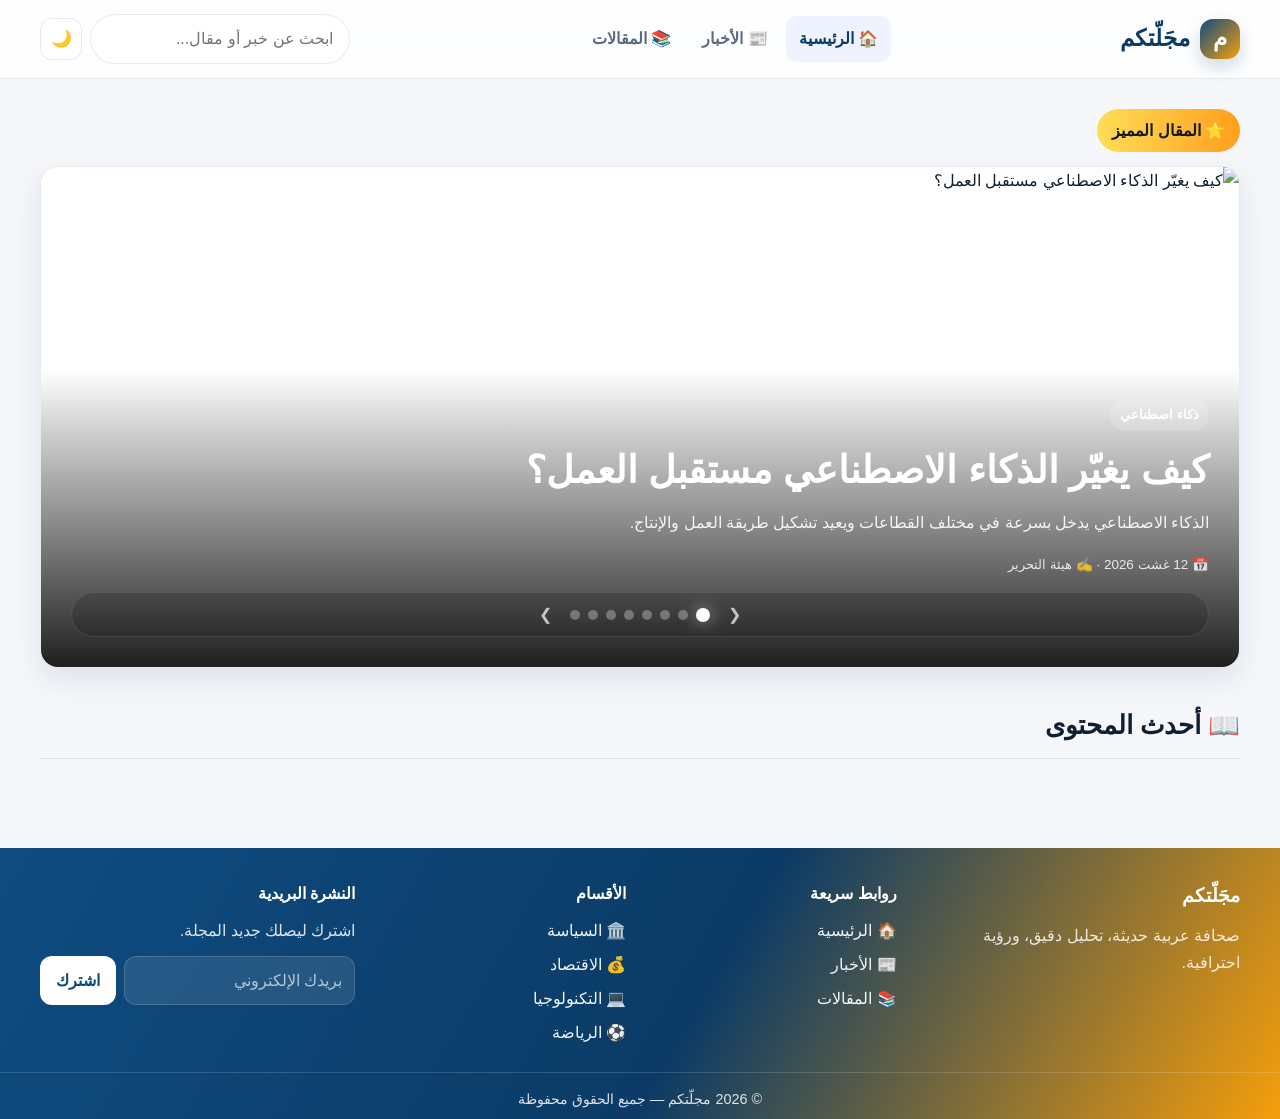
==== commit 0ff433fe: "الإصدار النهائي لمشروع مجلّتكم" ====
--- a/index.html
+++ b/index.html
@@ -1,429 +1,50 @@
-<<<<<<< HEAD
-<!DOCTYPE html>
-<html lang="ar" dir="rtl">
-<head>
-  <meta charset="UTF-8">
-
-  <meta
-    name="viewport"
-    content="width=device-width, initial-scale=1.0"
-  >
-  <meta name="robots" content="index, follow">
-<meta name="googlebot" content="index, follow">
-  <meta name="google-site-verification" content="Nu-kXpSLTMde5jcjGrpag2OAevILtgVXfCa5nAiJ6vM" />
-  <meta name="google-site-verification" content="EJ1G8l--z2Iq7csYC8mAZ7VeTXp_BVeyK77AyGq3p4Q" />
-  <meta
-    name="description"
-    content="مجَلّتكم - مجلة عربية حديثة تتابع السياسة والاقتصاد والتكنولوجيا والمجتمع والرياضة والعالم والذكاء الاصطناعي."
-  >
-
-  <meta name="theme-color" content="#0f4c81">
-
-  <title>مجَلّتكم | مجلة عربية </title>
-
-  <link
-    rel="icon"
-    type="image/svg+xml"
-    href="assets/favicon.svg"
-  >
-
-  <link
-    rel="stylesheet"
-    href="css/styles.css"
-  >
-</head>
-
-<body data-page="home">
-
-  <!-- ================= HEADER ================= -->
-
-  <header class="site-header">
-
-    <div class="container header-inner">
-
-      <a
-        href="index.html"
-        class="brand"
-        aria-label="الصفحة الرئيسية"
-      >
-        <span class="brand-mark">م</span>
-        <span>مجَلّتكم</span>
-      </a>
-
-      <nav
-        class="main-nav"
-        aria-label="التنقل الرئيسي"
-      ></nav>
-
-      <div class="header-tools">
-
-        <div class="search-shell">
-
-          <input
-            id="searchInput"
-            type="search"
-            placeholder="ابحث عن خبر أو مقال..."
-            aria-label="البحث"
-            autocomplete="off"
-          >
-
-          <div
-            id="searchDropdown"
-            class="search-dropdown"
-            aria-live="polite"
-          ></div>
-
-        </div>
-
-        <button
-          id="themeToggle"
-          class="theme-toggle"
-          type="button"
-          aria-label="تبديل الوضع"
-        >
-          🌙
-        </button>
-
-        <button
-          class="menu-toggle"
-          type="button"
-          aria-label="فتح القائمة"
-          aria-expanded="false"
-        >
-          ☰
-        </button>
-
-      </div>
-
-    </div>
-
-  </header>
-
-
-  <!-- ================= MAIN ================= -->
-
-  <main>
-
-    <!-- HERO -->
-
-    <section class="hero-wrap container">
-
-      <div class="featured-badge">
-        ⭐ المقال المميز
-      </div>
-
-      <div
-        id="heroFeatured"
-        class="hero-featured"
-        aria-live="polite"
-      ></div>
-
-    </section>
-
-
-    <!-- LATEST ARTICLES -->
-
-    <section class="container section-block">
-
-      <div class="section-head">
-
-        <h2>
-          أحدث المقالات
-        </h2>
-
-        <a href="articles.html">
-          عرض كل المقالات ←
-        </a>
-
-      </div>
-
-      <div
-        id="latestArticles"
-        class="card-grid"
-      ></div>
-
-    </section>
-
-
-    <!-- NEWS -->
-
-    <section class="container section-block">
-
-      <div class="section-head">
-
-        <h2>
-          آخر الأخبار
-        </h2>
-
-        <a href="news.html">
-          عرض كل الأخبار ←
-        </a>
-
-      </div>
-
-      <div
-        id="latestNews"
-        class="card-grid news-grid"
-      ></div>
-
-    </section>
-
-
-    <!-- CATEGORIES -->
-
-    <section class="container section-block">
-
-      <div class="section-head">
-
-        <h2>
-          أقسام المجلة
-        </h2>
-
-      </div>
-
-      <div
-        id="categoryHighlights"
-        class="category-grid"
-      ></div>
-
-    </section>
-
-  </main>
-
-
-  <!-- ================= FOOTER ================= -->
-
-  <footer class="site-footer">
-
-    <div class="container footer-inner">
-
-      <div class="footer-brand">
-
-        <h3>
-          مجَلّتكم
-        </h3>
-
-        <p>
-          صحافة عربية حديثة، تحليل دقيق، ورؤية احترافية.
-        </p>
-
-      </div>
-
-
-      <div class="footer-column">
-
-        <h4>
-          روابط سريعة
-        </h4>
-
-        <ul>
-
-          <li>
-            <a href="index.html">
-              الرئيسية
-            </a>
-          </li>
-
-          <li>
-            <a href="articles.html">
-              المقالات
-            </a>
-          </li>
-
-          <li>
-            <a href="news.html">
-              الأخبار
-            </a>
-          </li>
-
-        </ul>
-
-      </div>
-
-
-      <div class="footer-column">
-
-        <h4>
-          الأقسام
-        </h4>
-
-        <ul>
-
-          <li>
-            <a href="articles.html?category=سياسة">
-              السياسة
-            </a>
-          </li>
-
-          <li>
-            <a href="articles.html?category=اقتصاد">
-              الاقتصاد
-            </a>
-          </li>
-
-          <li>
-            <a href="articles.html?category=تكنولوجيا">
-              التكنولوجيا
-            </a>
-          </li>
-
-          <li>
-            <a href="articles.html?category=رياضة">
-              الرياضة
-            </a>
-          </li>
-
-        </ul>
-
-      </div>
-
-
-      <div class="footer-column">
-
-        <h4>
-          النشرة البريدية
-        </h4>
-
-        <p>
-          اشترك ليصلك جديد المجلة.
-        </p>
-
-        <form
-          class="newsletter-form"
-          id="newsletterForm"
-        >
-
-          <input
-            type="email"
-            placeholder="بريدك الإلكتروني"
-            aria-label="البريد الإلكتروني"
-            required
-          >
-
-          <button type="submit">
-            اشترك
-          </button>
-
-        </form>
-
-      </div>
-
-    </div>
-
-
-    <div class="footer-bottom">
-
-      © 2026 مجلّتكم — جميع الحقوق محفوظة
-
-    </div>
-
-  </footer>
-
-
-  <script src="js/app.js"></script>
-
-</body>
-=======
 <!DOCTYPE html>
 <html lang="ar" dir="rtl">
 <head>
   <meta charset="UTF-8">
-
-  <meta
-    name="viewport"
-    content="width=device-width, initial-scale=1.0"
-  >
-
+  <meta name="viewport" content="width=device-width, initial-scale=1.0">
   <meta name="robots" content="index, follow">
   <meta name="googlebot" content="index, follow">
-
-  <meta
-    name="google-site-verification"
-    content="Nu-kXpSLTMde5jcjGrpag2OAevILtgVXfCa5nAiJ6vM"
-  >
-
-  <meta
-    name="google-site-verification"
-    content="EJ1G8l--z2Iq7csYC8mAZ7VeTXp_BVeyK77AyGq3p4Q"
-  >
-
-  <meta
-    name="description"
-    content="مجَلّتكم - مجلة عربية حديثة تتابع السياسة والاقتصاد والتكنولوجيا والمجتمع والرياضة والعالم والذكاء الاصطناعي."
-  >
-
+  <meta name="google-site-verification" content="Nu-kXpSLTMde5jcjGrpag2OAevILtgVXfCa5nAiJ6vM" />
+  <meta name="google-site-verification" content="EJ1G8l--z2Iq7csYC8mAZ7VeTXp_BVeyK77AyGq3p4Q" />
+  <meta name="description" content="مجَلّتكم - مجلة عربية حديثة تتابع السياسة والاقتصاد والتكنولوجيا والمجتمع والرياضة والعالم والذكاء الاصطناعي.">
   <meta name="theme-color" content="#0f4c81">
-
   <title>مجَلّتكم | مجلة عربية</title>
-
-  <link
-    rel="icon"
-    type="image/svg+xml"
-    href="assets/favicon.svg"
-  >
-
-  <link
-    rel="stylesheet"
-    href="css/styles.css"
-  >
+  <link rel="icon" type="image/svg+xml" href="assets/favicon.svg">
+  <link rel="stylesheet" href="css/styles.css">
 </head>
 
 <body data-page="home">
 
   <!-- ================= HEADER ================= -->
-
   <header class="site-header">
     <div class="container header-inner">
 
-      <a
-        href="index.html"
-        class="brand"
-        aria-label="الصفحة الرئيسية"
-      >
+      <a href="index.html" class="brand" aria-label="الصفحة الرئيسية">
         <span class="brand-mark">م</span>
         <span>مجَلّتكم</span>
       </a>
 
-      <nav
-        class="main-nav"
-        aria-label="التنقل الرئيسي"
-      ></nav>
+      <nav class="main-nav" aria-label="التنقل الرئيسي">
+        <ul class="nav-list">
+          <li><a href="index.html" class="nav-link active">🏠 الرئيسية</a></li>
+          <li><a href="news.html" class="nav-link">📰 الأخبار</a></li>
+          <li><a href="articles.html" class="nav-link">📚 المقالات</a></li>
+        </ul>
+      </nav>
 
       <div class="header-tools">
 
         <div class="search-shell">
-
-          <input
-            id="searchInput"
-            type="search"
-            placeholder="ابحث عن خبر أو مقال..."
-            aria-label="البحث"
-            autocomplete="off"
-          >
-
-          <div
-            id="searchDropdown"
-            class="search-dropdown"
-            aria-live="polite"
-          ></div>
-
+          <input id="searchInput" type="search" placeholder="ابحث عن خبر أو مقال..." aria-label="البحث" autocomplete="off">
+          <div id="searchDropdown" class="search-dropdown" aria-live="polite"></div>
         </div>
 
-        <button
-          id="themeToggle"
-          class="theme-toggle"
-          type="button"
-          aria-label="تبديل الوضع"
-        >
+        <button id="themeToggle" class="theme-toggle" type="button" aria-label="تبديل الوضع">
           🌙
         </button>
 
-        <button
-          class="menu-toggle"
-          type="button"
-          aria-label="فتح القائمة"
-          aria-expanded="false"
-        >
+        <button class="menu-toggle" type="button" aria-label="فتح القائمة" aria-expanded="false">
           ☰
         </button>
 
@@ -432,241 +53,283 @@
     </div>
   </header>
 
-
   <!-- ================= MAIN ================= -->
-
   <main>
 
-    <!-- ================= HERO ================= -->
-
+    <!-- ===== HERO مع نقاط ● ● ● ● ● ===== -->
     <section class="hero-wrap container">
-
-      <div class="featured-badge">
-        ⭐ المقال المميز
-      </div>
-
-      <div
-        id="heroFeatured"
-        class="hero-featured"
-        aria-live="polite"
-      ></div>
-
+      <div class="featured-badge">⭐ المقال المميز</div>
+      <div id="heroFeatured" class="hero-featured" aria-live="polite"></div>
     </section>
 
-
-    <!-- ================= LATEST ARTICLES ================= -->
-
+    <!-- ===== المحتوى ===== -->
     <section class="container section-block">
-
       <div class="section-head">
-
-        <h2>
-          أحدث المقالات
-        </h2>
-
-        <a href="articles.html">
-          عرض كل المقالات ←
-        </a>
-
-      </div>
-
-      <div
-        id="latestArticles"
-        class="card-grid"
-      ></div>
-
+        <h2>📖 أحدث المحتوى</h2>
+      </div>
+      <div id="allContent" class="card-grid"></div>
     </section>
 
-
-    <!-- ================= NEWS ================= -->
-
-    <section class="container section-block">
-
-      <div class="section-head">
-
-        <h2>
-          آخر الأخبار
-        </h2>
-
-        <a href="news.html">
-          عرض كل الأخبار ←
-        </a>
-
-      </div>
-
-      <div
-        id="latestNews"
-        class="card-grid news-grid"
-      ></div>
-
-    </section>
-
-
-    <!-- ================= CATEGORIES ================= -->
-
-    <section class="container section-block">
-
-      <div class="section-head">
-
-        <h2>
-          أقسام المجلة
-        </h2>
-
-      </div>
-
-      <div
-        id="categoryHighlights"
-        class="category-grid"
-      ></div>
-
-    </section>
-
   </main>
 
-
   <!-- ================= FOOTER ================= -->
-
   <footer class="site-footer">
-
     <div class="container footer-inner">
 
-      <!-- BRAND -->
-
       <div class="footer-brand">
-
-        <h3>
-          مجَلّتكم
-        </h3>
-
-        <p>
-          صحافة عربية حديثة، تحليل دقيق، ورؤية احترافية.
-        </p>
-
-      </div>
-
-
-      <!-- QUICK LINKS -->
+        <h3>مجَلّتكم</h3>
+        <p>صحافة عربية حديثة، تحليل دقيق، ورؤية احترافية.</p>
+      </div>
 
       <div class="footer-column">
-
-        <h4>
-          روابط سريعة
-        </h4>
-
+        <h4>روابط سريعة</h4>
         <ul>
-
-          <li>
-            <a href="index.html">
-              الرئيسية
+          <li><a href="index.html">🏠 الرئيسية</a></li>
+          <li><a href="news.html">📰 الأخبار</a></li>
+          <li><a href="articles.html">📚 المقالات</a></li>
+        </ul>
+      </div>
+
+      <div class="footer-column">
+        <h4>الأقسام</h4>
+        <ul>
+          <li><a href="articles.html?category=سياسة">🏛️ السياسة</a></li>
+          <li><a href="articles.html?category=اقتصاد">💰 الاقتصاد</a></li>
+          <li><a href="articles.html?category=تكنولوجيا">💻 التكنولوجيا</a></li>
+          <li><a href="articles.html?category=رياضة">⚽ الرياضة</a></li>
+        </ul>
+      </div>
+
+      <div class="footer-column">
+        <h4>النشرة البريدية</h4>
+        <p>اشترك ليصلك جديد المجلة.</p>
+        <form class="newsletter-form" id="newsletterForm">
+          <input type="email" placeholder="بريدك الإلكتروني" aria-label="البريد الإلكتروني" required>
+          <button type="submit">اشترك</button>
+        </form>
+      </div>
+
+    </div>
+
+    <div class="footer-bottom">
+      © 2026 مجلّتكم — جميع الحقوق محفوظة
+    </div>
+  </footer>
+
+  <script src="js/app.js"></script>
+
+  <script>
+    // =========================================================
+    //  الهيرو مع نقاط ● ● ● ● ● وحركة تلقائية
+    // =========================================================
+
+    let heroIndex = 0;
+    let heroTimer = null;
+    const AUTO_SLIDE_INTERVAL = 5000;
+
+    function renderHero() {
+      const container = document.getElementById('heroFeatured');
+      if (!container || !articles || !articles.length) return;
+
+      const total = articles.length;
+      if (heroIndex >= total) heroIndex = 0;
+      if (heroIndex < 0) heroIndex = total - 1;
+
+      const item = articles[heroIndex];
+
+      let dotsHtml = '';
+      for (let i = 0; i < total; i++) {
+        dotsHtml += `<span class="hero-dot ${i === heroIndex ? 'active' : ''}" onclick="goToHero(${i})"></span>`;
+      }
+
+      container.innerHTML = `
+        <div class="feature-card">
+          <a href="article.html?id=${item.id}" onclick="saveLastRead(${item.id}); addToHistory(${item.id}, 'article');">
+            <img src="${item.image || 'assets/default-news.jpg'}" alt="${item.title}">
+          </a>
+          <div class="feature-content">
+            <span class="eyebrow">${item.category || 'عام'}</span>
+            <h2><a href="article.html?id=${item.id}" onclick="saveLastRead(${item.id}); addToHistory(${item.id}, 'article');">${item.title}</a></h2>
+            <p>${item.excerpt}</p>
+            <div class="meta-row">📅 ${item.date} · ✍️ ${item.author || 'التحرير'}</div>
+            <div class="hero-dots-wrapper">
+              <button class="hero-arrow" onclick="changeHero(-1)">❮</button>
+              <div class="hero-dots">${dotsHtml}</div>
+              <button class="hero-arrow" onclick="changeHero(1)">❯</button>
+            </div>
+          </div>
+        </div>
+      `;
+    }
+
+    function changeHero(direction) {
+      heroIndex += direction;
+      if (heroIndex < 0) heroIndex = articles.length - 1;
+      if (heroIndex >= articles.length) heroIndex = 0;
+      renderHero();
+      resetHeroTimer();
+    }
+
+    function goToHero(index) {
+      heroIndex = index;
+      renderHero();
+      resetHeroTimer();
+    }
+
+    function startHeroTimer() {
+      if (heroTimer) clearInterval(heroTimer);
+      heroTimer = setInterval(function() {
+        heroIndex++;
+        if (heroIndex >= articles.length) heroIndex = 0;
+        renderHero();
+      }, AUTO_SLIDE_INTERVAL);
+    }
+
+    function resetHeroTimer() {
+      if (heroTimer) {
+        clearInterval(heroTimer);
+        startHeroTimer();
+      }
+    }
+
+    // =========================================================
+    //  عرض المحتوى (مقالات + أخبار معاً)
+    // =========================================================
+
+    function renderAllContent() {
+      const container = document.getElementById('allContent');
+      if (!container) return;
+
+      let items = [];
+
+      articles.forEach(function(item, index) {
+        if (index !== heroIndex) {
+          items.push({
+            ...item,
+            type: 'article',
+            category: item.category || 'عام',
+            author: item.author || 'التحرير'
+          });
+        }
+      });
+
+      news.forEach(function(item) {
+        items.push({
+          ...item,
+          type: 'news',
+          category: item.category || 'عام'
+        });
+      });
+
+      items.sort(function(a, b) {
+        return new Date(b.date) - new Date(a.date);
+      });
+
+      if (!items.length) {
+        container.innerHTML = '<p class="empty-message">لا يوجد محتوى لعرضه</p>';
+        return;
+      }
+
+      container.innerHTML = items.map(function(item) {
+        const isFav = isFavorite(item.id);
+        const url = item.type === 'article' ? `article.html?id=${item.id}` : `news.html?id=${item.id}`;
+        const onClick = item.type === 'article'
+          ? `saveLastRead(${item.id}); addToHistory(${item.id}, 'article');`
+          : `saveLastNews(${item.id}); addToHistory(${item.id}, 'news');`;
+        const label = item.type === 'article' ? '📄 مقال' : '📰 خبر';
+
+        return `
+          <div class="article-card mirror-shine">
+            <a href="${url}" onclick="${onClick}" aria-label="${item.title}">
+              <img src="${item.image || 'assets/default-news.jpg'}" alt="${item.title}" loading="lazy">
             </a>
-          </li>
-
-          <li>
-            <a href="articles.html">
-              المقالات
-            </a>
-          </li>
-
-          <li>
-            <a href="news.html">
-              الأخبار
-            </a>
-          </li>
-
-        </ul>
-
-      </div>
-
-
-      <!-- CATEGORIES -->
-
-      <div class="footer-column">
-
-        <h4>
-          الأقسام
-        </h4>
-
-        <ul>
-
-          <li>
-            <a href="articles.html?category=سياسة">
-              السياسة
-            </a>
-          </li>
-
-          <li>
-            <a href="articles.html?category=اقتصاد">
-              الاقتصاد
-            </a>
-          </li>
-
-          <li>
-            <a href="articles.html?category=تكنولوجيا">
-              التكنولوجيا
-            </a>
-          </li>
-
-          <li>
-            <a href="articles.html?category=رياضة">
-              الرياضة
-            </a>
-          </li>
-
-        </ul>
-
-      </div>
-
-
-      <!-- NEWSLETTER -->
-
-      <div class="footer-column">
-
-        <h4>
-          النشرة البريدية
-        </h4>
-
-        <p>
-          اشترك ليصلك جديد المجلة.
-        </p>
-
-        <form
-          class="newsletter-form"
-          id="newsletterForm"
-        >
-
-          <input
-            type="email"
-            placeholder="بريدك الإلكتروني"
-            aria-label="البريد الإلكتروني"
-            required
-          >
-
-          <button type="submit">
-            اشترك
-          </button>
-
-        </form>
-
-      </div>
-
-    </div>
-
-
-    <!-- FOOTER BOTTOM -->
-
-    <div class="footer-bottom">
-
-      © 2026 مجلّتكم — جميع الحقوق محفوظة
-
-    </div>
-
-  </footer>
-
-
-  <!-- ================= JAVASCRIPT ================= -->
-
-  <script src="js/app.js"></script>
+            <div class="article-body">
+              <span class="eyebrow">${item.category} · ${label}</span>
+              <div class="meta-row">
+                <span>📅 ${item.date}</span>
+                ${item.author ? `<span>✍️ ${item.author}</span>` : ''}
+                ${item.time ? `<span>🕐 ${item.time}</span>` : ''}
+              </div>
+              <h3><a href="${url}" onclick="${onClick}">${item.title}</a></h3>
+              <p>${item.excerpt}</p>
+              <div class="card-actions">
+                <button class="fav-btn ${isFav ? 'active' : ''}" data-id="${item.id}"
+                        onclick="toggleFavorite(${item.id}); this.classList.toggle('active'); this.innerHTML = isFavorite(${item.id}) ? '❤️' : '🤍';">
+                  ${isFav ? '❤️' : '🤍'}
+                </button>
+                <a class="read-more" href="${url}" onclick="${onClick}">
+                  ${item.type === 'article' ? 'قراءة المقال' : 'قراءة الخبر'} ←
+                </a>
+              </div>
+            </div>
+          </div>
+        `;
+      }).join('');
+    }
+
+    // =========================================================
+    //  دوال مساعدة
+    // =========================================================
+
+    function saveLastRead(id) {
+      localStorage.setItem('lastReadArticle', String(id));
+    }
+
+    function saveLastNews(id) {
+      localStorage.setItem('lastReadNews', String(id));
+    }
+
+    function addToHistory(id, type) {
+      let history = JSON.parse(localStorage.getItem('history')) || [];
+      history = history.filter(function(item) { return item.id !== id; });
+      history.unshift({ id: id, type: type, date: new Date().toISOString() });
+      if (history.length > 20) history = history.slice(0, 20);
+      localStorage.setItem('history', JSON.stringify(history));
+    }
+
+    function toggleFavorite(id) {
+      let favorites = JSON.parse(localStorage.getItem('favorites')) || [];
+      const index = favorites.indexOf(id);
+      if (index > -1) {
+        favorites.splice(index, 1);
+      } else {
+        favorites.push(id);
+      }
+      localStorage.setItem('favorites', JSON.stringify(favorites));
+    }
+
+    function isFavorite(id) {
+      const favorites = JSON.parse(localStorage.getItem('favorites')) || [];
+      return favorites.includes(id);
+    }
+
+    // =========================================================
+    //  التهيئة
+    // =========================================================
+
+    document.addEventListener('DOMContentLoaded', function() {
+      if (typeof articles === 'undefined' || typeof news === 'undefined') {
+        console.error('❌ البيانات غير متوفرة');
+        return;
+      }
+
+      renderHero();
+      renderAllContent();
+      startHeroTimer();
+
+      const hero = document.getElementById('heroFeatured');
+      if (hero) {
+        hero.addEventListener('mouseenter', function() {
+          if (heroTimer) clearInterval(heroTimer);
+        });
+        hero.addEventListener('mouseleave', function() {
+          startHeroTimer();
+        });
+      }
+
+      console.log('✅ تم تحميل الصفحة الرئيسية مع نقاط ● ● ● ● ●');
+    });
+  </script>
 
 </body>
->>>>>>> e59faae (Update pagination)
 </html>
--- a/css/styles.css
+++ b/css/styles.css
@@ -1,3 +1,7 @@
+/* =========================================================
+   ROOT
+========================================================= */
+
 :root {
   --bg: #f5f7fb;
   --bg-soft: #eef3ff;
@@ -11,11 +15,13 @@
   --border: rgba(16, 32, 51, 0.09);
   --shadow: 0 12px 30px rgba(15, 37, 58, 0.10);
   --shadow-hover: 0 20px 45px rgba(15, 37, 58, 0.16);
-  --success: #0f9d76;
-  --danger: #dc2626;
   --radius: 18px;
   --container: 1200px;
 }
+
+/* =========================================================
+   DARK MODE
+========================================================= */
 
 body.dark {
   --bg: #09111d;
@@ -32,8 +38,14 @@
   --shadow-hover: 0 20px 45px rgba(0, 0, 0, 0.42);
 }
 
+/* =========================================================
+   RESET
+========================================================= */
+
 * {
   box-sizing: border-box;
+  margin: 0;
+  padding: 0;
 }
 
 html {
@@ -42,18 +54,12 @@
 
 body {
   margin: 0;
-  font-family:
-    "Segoe UI",
-    Tahoma,
-    Arial,
-    sans-serif;
+  font-family: "Segoe UI", Tahoma, Arial, sans-serif;
   background: var(--bg);
   color: var(--text);
   line-height: 1.7;
   direction: rtl;
-  transition:
-    background 0.25s ease,
-    color 0.25s ease;
+  transition: background 0.25s ease, color 0.25s ease;
 }
 
 body,
@@ -61,10 +67,7 @@
 input,
 select,
 textarea {
-  transition:
-    background-color 0.25s ease,
-    color 0.25s ease,
-    border-color 0.25s ease;
+  transition: background-color 0.25s ease, color 0.25s ease, border-color 0.25s ease;
 }
 
 a {
@@ -88,14 +91,18 @@
   cursor: pointer;
 }
 
-/* CONTAINER */
+/* =========================================================
+   CONTAINER
+========================================================= */
 
 .container {
   width: min(var(--container), calc(100% - 32px));
   margin-inline: auto;
 }
 
-/* HEADER */
+/* =========================================================
+   HEADER
+========================================================= */
 
 .site-header {
   position: sticky;
@@ -103,6 +110,7 @@
   z-index: 100;
   background: rgba(255, 255, 255, 0.82);
   backdrop-filter: blur(14px);
+  -webkit-backdrop-filter: blur(14px);
   border-bottom: 1px solid var(--border);
 }
 
@@ -118,7 +126,9 @@
   gap: 18px;
 }
 
-/* BRAND */
+/* =========================================================
+   BRAND
+========================================================= */
 
 .brand {
   display: inline-flex;
@@ -136,17 +146,15 @@
   display: grid;
   place-items: center;
   border-radius: 13px;
-  background: linear-gradient(
-    135deg,
-    var(--primary),
-    var(--accent)
-  );
+  background: linear-gradient(135deg, var(--primary), var(--accent));
   color: white;
   font-weight: 900;
   box-shadow: 0 8px 18px rgba(15, 76, 129, 0.20);
 }
 
-/* NAVIGATION */
+/* =========================================================
+   NAVIGATION
+========================================================= */
 
 .main-nav {
   display: flex;
@@ -154,6 +162,15 @@
   justify-content: center;
   gap: 5px;
   flex: 1;
+}
+
+.nav-list {
+  display: flex;
+  align-items: center;
+  gap: 5px;
+  list-style: none;
+  margin: 0;
+  padding: 0;
 }
 
 .nav-link {
@@ -170,7 +187,9 @@
   color: var(--primary-strong);
 }
 
-/* HEADER TOOLS */
+/* =========================================================
+   HEADER TOOLS
+========================================================= */
 
 .header-tools {
   display: flex;
@@ -196,6 +215,10 @@
   border-color: var(--primary);
   box-shadow: 0 0 0 3px rgba(15, 76, 129, 0.10);
 }
+
+/* =========================================================
+   SEARCH DROPDOWN
+========================================================= */
 
 .search-dropdown {
   position: absolute;
@@ -240,7 +263,9 @@
   color: var(--muted);
 }
 
-/* BUTTONS */
+/* =========================================================
+   BUTTONS
+========================================================= */
 
 .theme-toggle,
 .menu-toggle {
@@ -260,7 +285,9 @@
   background: var(--bg-soft);
 }
 
-/* HERO */
+/* =========================================================
+   HERO
+========================================================= */
 
 .hero-wrap {
   padding: 30px 0 10px;
@@ -269,11 +296,7 @@
 .featured-badge {
   display: inline-flex;
   align-items: center;
-  background: linear-gradient(
-    90deg,
-    #ffdd57,
-    #ff9f1c
-  );
+  background: linear-gradient(90deg, #ffdd57, #ff9f1c);
   color: #111827;
   padding: 8px 15px;
   border-radius: 999px;
@@ -294,9 +317,7 @@
   border: 1px solid var(--border);
   border-radius: var(--radius);
   box-shadow: var(--shadow);
-  transition:
-    transform 0.25s ease,
-    box-shadow 0.25s ease;
+  transition: transform 0.25s ease, box-shadow 0.25s ease;
 }
 
 .feature-card:hover {
@@ -315,12 +336,7 @@
   inset: auto 0 0 0;
   padding: 30px;
   color: white;
-  background: linear-gradient(
-    180deg,
-    rgba(0, 0, 0, 0) 0%,
-    rgba(0, 0, 0, 0.18) 20%,
-    rgba(0, 0, 0, 0.88) 100%
-  );
+  background: linear-gradient(180deg, rgba(0, 0, 0, 0) 0%, rgba(0, 0, 0, 0.18) 20%, rgba(0, 0, 0, 0.88) 100%);
 }
 
 .feature-content h2 {
@@ -344,7 +360,93 @@
   color: white;
 }
 
-/* SLIDER CONTROLS */
+/* =========================================================
+   HERO DOTS
+========================================================= */
+
+.hero-dots-wrapper {
+  display: flex;
+  align-items: center;
+  justify-content: center;
+  gap: 10px;
+  margin-top: 15px;
+  padding: 6px 14px;
+  background: rgba(0, 0, 0, 0.15);
+  border-radius: 999px;
+  backdrop-filter: blur(4px);
+  -webkit-backdrop-filter: blur(4px);
+  border: 1px solid rgba(255, 255, 255, 0.1);
+}
+
+.hero-dots {
+  display: flex;
+  align-items: center;
+  gap: 8px;
+}
+
+.hero-dot {
+  width: 10px;
+  height: 10px;
+  border-radius: 50%;
+  background: rgba(255, 255, 255, 0.3);
+  cursor: pointer;
+  transition: all 0.3s ease;
+  border: none;
+  padding: 0;
+}
+
+.hero-dot:hover {
+  transform: scale(1.3);
+  background: rgba(255, 255, 255, 0.6);
+}
+
+.hero-dot.active {
+  background: #ffffff;
+  width: 14px;
+  height: 14px;
+  box-shadow: 0 0 16px rgba(255, 255, 255, 0.5);
+}
+
+.hero-arrow {
+  background: none;
+  border: none;
+  font-size: 1rem;
+  color: rgba(255, 255, 255, 0.7);
+  cursor: pointer;
+  padding: 2px 8px;
+  border-radius: 6px;
+  transition: all 0.3s ease;
+}
+
+.hero-arrow:hover {
+  background: rgba(255, 255, 255, 0.15);
+  color: #ffffff;
+}
+
+body.dark .hero-dots-wrapper {
+  background: rgba(0, 0, 0, 0.3);
+}
+
+body.dark .hero-dot {
+  background: rgba(255, 255, 255, 0.2);
+}
+
+body.dark .hero-dot.active {
+  background: #79a7ff;
+  box-shadow: 0 0 16px rgba(121, 167, 255, 0.4);
+}
+
+body.dark .hero-arrow {
+  color: rgba(255, 255, 255, 0.5);
+}
+
+body.dark .hero-arrow:hover {
+  color: #ffffff;
+}
+
+/* =========================================================
+   SLIDER CONTROLS
+========================================================= */
 
 .featured-controls {
   display: flex;
@@ -373,7 +475,9 @@
   transform: translateY(-2px);
 }
 
-/* SECTIONS */
+/* =========================================================
+   GENERAL SECTIONS
+========================================================= */
 
 .section-block {
   padding: 26px 0 36px;
@@ -399,7 +503,9 @@
   font-weight: 800;
 }
 
-/* CARDS */
+/* =========================================================
+   CARDS
+========================================================= */
 
 .card-grid {
   display: grid;
@@ -413,9 +519,7 @@
   border: 1px solid var(--border);
   border-radius: var(--radius);
   box-shadow: var(--shadow);
-  transition:
-    transform 0.22s ease,
-    box-shadow 0.22s ease;
+  transition: transform 0.22s ease, box-shadow 0.22s ease;
 }
 
 .article-card:hover {
@@ -434,7 +538,7 @@
 }
 
 .article-body h3 {
-  margin: 10px 0;
+  margin: 10px 0 10px;
   font-size: 1.2rem;
   line-height: 1.5;
 }
@@ -457,7 +561,54 @@
   font-weight: 800;
 }
 
-/* EYEBROW / META */
+/* =========================================================
+   CARD ACTIONS
+========================================================= */
+
+.card-actions {
+  display: flex;
+  flex-wrap: wrap;
+  align-items: center;
+  gap: 8px;
+  margin-top: 12px;
+  padding-top: 12px;
+  border-top: 1px solid var(--border);
+}
+
+.fav-btn {
+  background: none;
+  border: 1px solid var(--border);
+  border-radius: 8px;
+  padding: 6px 12px;
+  font-size: 0.85rem;
+  color: var(--muted);
+  transition: all 0.25s ease;
+  cursor: pointer;
+  display: inline-flex;
+  align-items: center;
+  gap: 5px;
+}
+
+.fav-btn:hover {
+  background: var(--bg-soft);
+  transform: translateY(-2px);
+}
+
+.fav-btn.active {
+  background: #fee2e2;
+  color: #dc2626;
+  border-color: #dc2626;
+}
+
+body.dark .fav-btn.active {
+  background: #7f1d1d;
+  color: #fca5a5;
+  border-color: #dc2626;
+}
+
+/* =========================================================
+   EYEBROW / META
+========================================================= */
 
 .eyebrow {
   display: inline-flex;
@@ -479,7 +630,9 @@
   color: var(--muted);
 }
 
-/* CATEGORY CARDS */
+/* =========================================================
+   CATEGORY CARDS
+========================================================= */
 
 .category-grid {
   display: grid;
@@ -490,11 +643,7 @@
 .category-card {
   display: block;
   padding: 22px 18px;
-  background: linear-gradient(
-    180deg,
-    var(--surface),
-    var(--surface-2)
-  );
+  background: linear-gradient(180deg, var(--surface), var(--surface-2));
   border: 1px solid var(--border);
   border-radius: var(--radius);
   box-shadow: var(--shadow);
@@ -527,7 +676,9 @@
   font-size: 0.92rem;
 }
 
-/* PAGE */
+/* =========================================================
+   PAGE
+========================================================= */
 
 .page-shell {
   padding: 25px 0 45px;
@@ -549,7 +700,9 @@
   font-size: 1.05rem;
 }
 
-/* FILTER */
+/* =========================================================
+   CATEGORY FILTER
+========================================================= */
 
 .category-filter {
   display: flex;
@@ -574,12 +727,14 @@
 }
 
 .filter-chip.active {
-  background: var(--primary);
+  background: linear-gradient(135deg, var(--primary), var(--primary-strong));
   color: white;
   border-color: var(--primary);
 }
 
-/* PAGINATION */
+/* =========================================================
+   PAGINATION
+========================================================= */
 
 .pagination {
   display: flex;
@@ -597,6 +752,7 @@
   border-radius: 10px;
   background: var(--surface);
   color: var(--text);
+  cursor: pointer;
 }
 
 .pagination button:hover {
@@ -614,7 +770,14 @@
   cursor: not-allowed;
 }
 
-/* EMPTY */
+.page-dots {
+  color: var(--muted);
+  padding: 0 4px;
+}
+
+/* =========================================================
+   EMPTY
+========================================================= */
 
 .empty-state {
   padding: 30px;
@@ -625,7 +788,9 @@
   border-radius: var(--radius);
 }
 
-/* NEWS */
+/* =========================================================
+   NEWS
+========================================================= */
 
 .news-count {
   color: var(--muted);
@@ -651,17 +816,9 @@
   margin-bottom: 26px;
 }
 
-#newsCategoryFilter .filter-chip.active {
-  background: linear-gradient(
-    135deg,
-    var(--primary),
-    var(--primary-strong)
-  );
-  color: #fff;
-  border-color: var(--primary);
-}
-
-/* ARTICLE PAGE */
+/* =========================================================
+   ARTICLE PAGE
+========================================================= */
 
 .article-page {
   max-width: 950px;
@@ -726,18 +883,15 @@
   transform: translateY(-2px);
 }
 
-/* FOOTER */
+/* =========================================================
+   FOOTER
+========================================================= */
 
 .site-footer {
   margin-top: 35px;
   padding: 32px 0 8px;
   color: white;
-  background: linear-gradient(
-    120deg,
-    #0f4c81,
-    #0b3b66 55%,
-    #f59e0b
-  );
+  background: linear-gradient(120deg, #0f4c81, #0b3b66 55%, #f59e0b);
 }
 
 .footer-inner {
@@ -775,7 +929,9 @@
   opacity: 0.75;
 }
 
-/* NEWSLETTER */
+/* =========================================================
+   NEWSLETTER
+========================================================= */
 
 .newsletter-form {
   display: flex;
@@ -816,14 +972,15 @@
   font-size: 0.9rem;
 }
 
-/* MOBILE MENU */
+/* =========================================================
+   MOBILE MENU
+========================================================= */
 
 .menu-toggle {
   display: none;
 }
 
 @media (max-width: 900px) {
-
   .main-nav {
     display: none;
     position: fixed;
@@ -844,8 +1001,14 @@
     display: flex;
   }
 
+  .nav-list {
+    flex-direction: column;
+    align-items: stretch;
+  }
+
   .nav-link {
     width: 100%;
+    text-align: center;
   }
 
   .menu-toggle {
@@ -879,13 +1042,13 @@
   }
 }
 
+/* =========================================================
+   SMALL MOBILE
+========================================================= */
+
 @media (max-width: 620px) {
-
   .container {
-    width: min(
-      calc(100% - 22px),
-      var(--container)
-    );
+    width: min(calc(100% - 22px), var(--container));
   }
 
   .header-inner {
@@ -991,4 +1154,67 @@
   .article-text {
     font-size: 1rem;
   }
+
+  .hero-dots-wrapper {
+    gap: 6px;
+    padding: 4px 10px;
+  }
+
+  .hero-dot {
+    width: 8px;
+    height: 8px;
+  }
+
+  .hero-dot.active {
+    width: 12px;
+    height: 12px;
+  }
+
+  .hero-arrow {
+    font-size: 0.85rem;
+  }
+}
+
+/* =========================================================
+   MIRROR EFFECTS
+========================================================= */
+
+.mirror-shine {
+  position: relative;
+  overflow: hidden;
+}
+
+.mirror-shine::before {
+  content: '';
+  position: absolute;
+  top: -50%;
+  left: -50%;
+  width: 200%;
+  height: 200%;
+  background: linear-gradient(
+    45deg,
+    transparent 35%,
+    rgba(255, 255, 255, 0.05) 45%,
+    rgba(255, 255, 255, 0.10) 50%,
+    rgba(255, 255, 255, 0.05) 55%,
+    transparent 65%
+  );
+  transform: rotate(45deg) translateX(-100%);
+  transition: transform 0.8s ease;
+  pointer-events: none;
+}
+
+.mirror-shine:hover::before {
+  transform: rotate(45deg) translateX(100%);
+}
+
+body.dark .mirror-shine::before {
+  background: linear-gradient(
+    45deg,
+    transparent 35%,
+    rgba(255, 255, 255, 0.02) 45%,
+    rgba(255, 255, 255, 0.05) 50%,
+    rgba(255, 255, 255, 0.02) 55%,
+    transparent 65%
+  );
 }
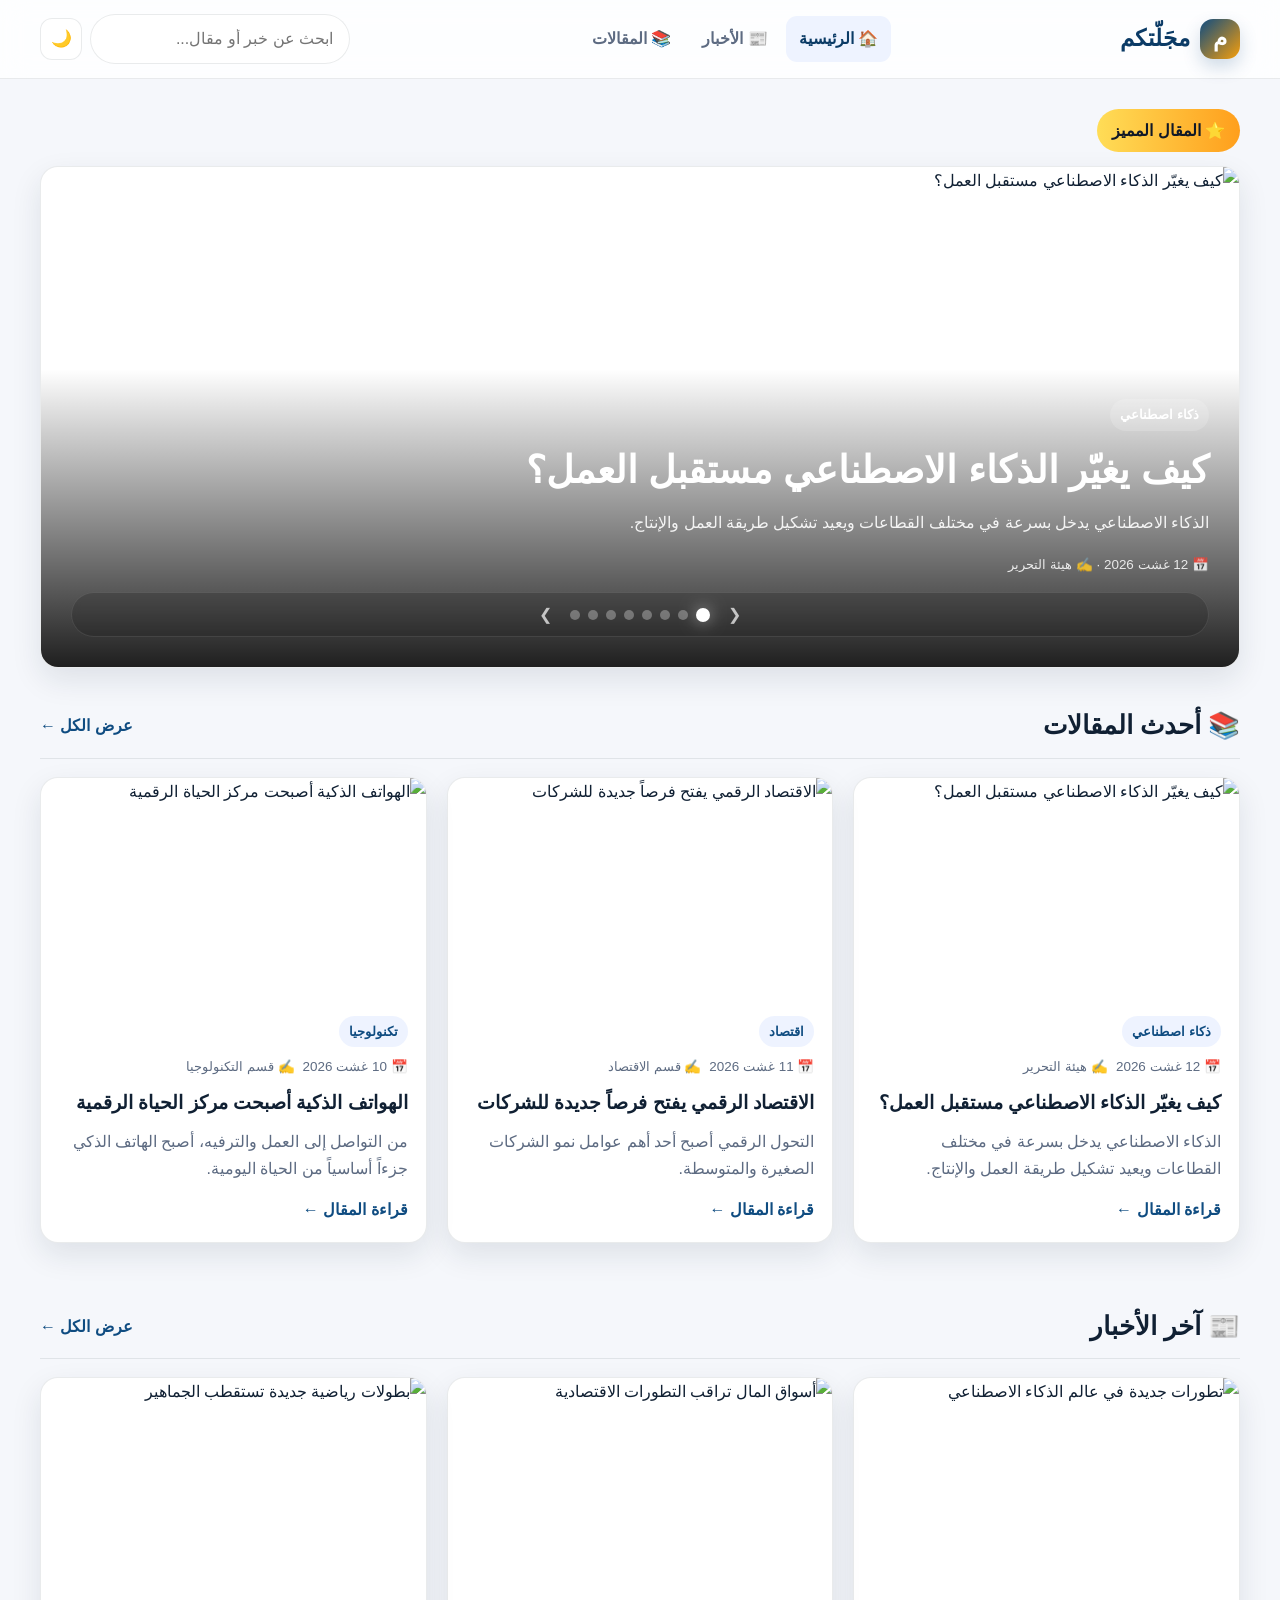
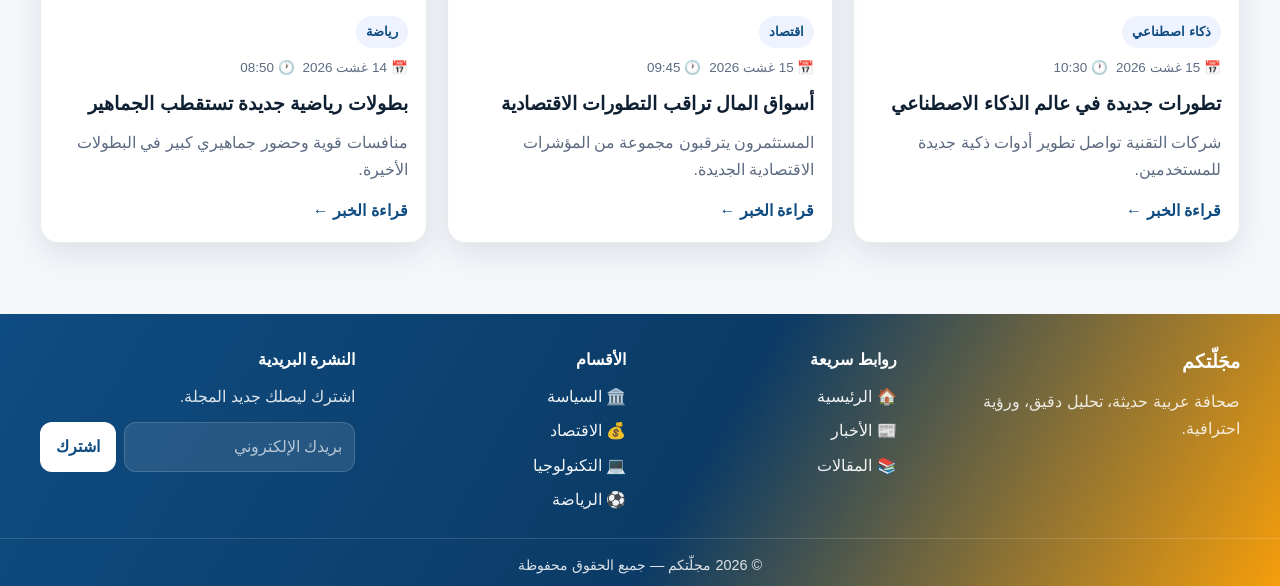
==== commit 98c64888: "upgrad" ====
--- a/index.html
+++ b/index.html
@@ -5,13 +5,24 @@
   <meta name="viewport" content="width=device-width, initial-scale=1.0">
   <meta name="robots" content="index, follow">
   <meta name="googlebot" content="index, follow">
-  <meta name="google-site-verification" content="Nu-kXpSLTMde5jcjGrpag2OAevILtgVXfCa5nAiJ6vM" />
-  <meta name="google-site-verification" content="EJ1G8l--z2Iq7csYC8mAZ7VeTXp_BVeyK77AyGq3p4Q" />
-  <meta name="description" content="مجَلّتكم - مجلة عربية حديثة تتابع السياسة والاقتصاد والتكنولوجيا والمجتمع والرياضة والعالم والذكاء الاصطناعي.">
+  <meta name="google-site-verification" content="KdVR58y8qa2wPHxOkaNOIpfJPZEGpKk4mzBOlDnC3z4" />
+  <meta name="description" content="مجَلّتكم - مجلة عربية حديثة تتابع السياسة والاقتصاد والتكنولوجيا والمجتمع والرياضة والعالم.">
   <meta name="theme-color" content="#0f4c81">
   <title>مجَلّتكم | مجلة عربية</title>
   <link rel="icon" type="image/svg+xml" href="assets/favicon.svg">
   <link rel="stylesheet" href="css/styles.css">
+  <!-- ===== Open Graph (Facebook, WhatsApp, LinkedIn) ===== -->
+<meta property="og:title" content="مجَلّتكم - مجلة عربية حديثة" />
+<meta property="og:description" content="مجَلّتكم - مجلة عربية حديثة تتابع السياسة والاقتصاد والتكنولوجيا والمجتمع والرياضة والعالم." />
+<meta property="og:image" content="https://oussam1233.github.io/majalati/assets/og-image.jpg" />
+<meta property="og:url" content="https://oussam1233.github.io/majalati/" />
+<meta property="og:type" content="website" />
+
+<!-- ===== Twitter Card ===== -->
+<meta name="twitter:card" content="summary_large_image" />
+<meta name="twitter:title" content="مجَلّتكم - مجلة عربية حديثة" />
+<meta name="twitter:description" content="مجَلّتكم - مجلة عربية حديثة تتابع السياسة والاقتصاد والتكنولوجيا والمجتمع والرياضة والعالم." />
+<meta name="twitter:image" content="https://oussam1233.github.io/majalati/assets/og-image.jpg" />
 </head>
 
 <body data-page="home">
@@ -34,20 +45,12 @@
       </nav>
 
       <div class="header-tools">
-
         <div class="search-shell">
           <input id="searchInput" type="search" placeholder="ابحث عن خبر أو مقال..." aria-label="البحث" autocomplete="off">
           <div id="searchDropdown" class="search-dropdown" aria-live="polite"></div>
         </div>
-
-        <button id="themeToggle" class="theme-toggle" type="button" aria-label="تبديل الوضع">
-          🌙
-        </button>
-
-        <button class="menu-toggle" type="button" aria-label="فتح القائمة" aria-expanded="false">
-          ☰
-        </button>
-
+        <button id="themeToggle" class="theme-toggle" type="button" aria-label="تبديل الوضع">🌙</button>
+        <button class="menu-toggle" type="button" aria-label="فتح القائمة" aria-expanded="false">☰</button>
       </div>
 
     </div>
@@ -56,18 +59,28 @@
   <!-- ================= MAIN ================= -->
   <main>
 
-    <!-- ===== HERO مع نقاط ● ● ● ● ● ===== -->
+    <!-- ===== HERO ===== -->
     <section class="hero-wrap container">
       <div class="featured-badge">⭐ المقال المميز</div>
       <div id="heroFeatured" class="hero-featured" aria-live="polite"></div>
     </section>
 
-    <!-- ===== المحتوى ===== -->
+    <!-- ===== أحدث المقالات ===== -->
     <section class="container section-block">
       <div class="section-head">
-        <h2>📖 أحدث المحتوى</h2>
-      </div>
-      <div id="allContent" class="card-grid"></div>
+        <h2>📚 أحدث المقالات</h2>
+        <a href="articles.html">عرض الكل ←</a>
+      </div>
+      <div id="latestArticles" class="card-grid"></div>
+    </section>
+
+    <!-- ===== آخر الأخبار ===== -->
+    <section class="container section-block">
+      <div class="section-head">
+        <h2>📰 آخر الأخبار</h2>
+        <a href="news.html">عرض الكل ←</a>
+      </div>
+      <div id="latestNews" class="card-grid news-grid"></div>
     </section>
 
   </main>
@@ -193,72 +206,47 @@
     }
 
     // =========================================================
-    //  عرض المحتوى (مقالات + أخبار معاً)
-    // =========================================================
-
-    function renderAllContent() {
-      const container = document.getElementById('allContent');
+    //  عرض أحدث المقالات (مع استبعاد المقال المعروض في الهيرو)
+    // =========================================================
+
+    function renderLatestArticles() {
+      const container = document.getElementById('latestArticles');
       if (!container) return;
 
-      let items = [];
-
-      articles.forEach(function(item, index) {
-        if (index !== heroIndex) {
-          items.push({
-            ...item,
-            type: 'article',
-            category: item.category || 'عام',
-            author: item.author || 'التحرير'
-          });
-        }
-      });
-
-      news.forEach(function(item) {
-        items.push({
-          ...item,
-          type: 'news',
-          category: item.category || 'عام'
-        });
-      });
-
-      items.sort(function(a, b) {
-        return new Date(b.date) - new Date(a.date);
-      });
+      // استبعاد المقال المعروض في الهيرو
+      const items = articles.filter(function(item, index) {
+        return index !== heroIndex;
+      }).slice(0, 3);
 
       if (!items.length) {
-        container.innerHTML = '<p class="empty-message">لا يوجد محتوى لعرضه</p>';
+        container.innerHTML = '<p class="empty-message">لا توجد مقالات</p>';
         return;
       }
 
       container.innerHTML = items.map(function(item) {
         const isFav = isFavorite(item.id);
-        const url = item.type === 'article' ? `article.html?id=${item.id}` : `news.html?id=${item.id}`;
-        const onClick = item.type === 'article'
-          ? `saveLastRead(${item.id}); addToHistory(${item.id}, 'article');`
-          : `saveLastNews(${item.id}); addToHistory(${item.id}, 'news');`;
-        const label = item.type === 'article' ? '📄 مقال' : '📰 خبر';
+        const url = `article.html?id=${item.id}`;
 
         return `
           <div class="article-card mirror-shine">
-            <a href="${url}" onclick="${onClick}" aria-label="${item.title}">
+            <a href="${url}" onclick="saveLastRead(${item.id}); addToHistory(${item.id}, 'article');" aria-label="${item.title}">
               <img src="${item.image || 'assets/default-news.jpg'}" alt="${item.title}" loading="lazy">
             </a>
             <div class="article-body">
-              <span class="eyebrow">${item.category} · ${label}</span>
+              <span class="eyebrow">${item.category || 'عام'}</span>
               <div class="meta-row">
                 <span>📅 ${item.date}</span>
-                ${item.author ? `<span>✍️ ${item.author}</span>` : ''}
-                ${item.time ? `<span>🕐 ${item.time}</span>` : ''}
+                <span>✍️ ${item.author || 'التحرير'}</span>
               </div>
-              <h3><a href="${url}" onclick="${onClick}">${item.title}</a></h3>
+              <h3><a href="${url}" onclick="saveLastRead(${item.id}); addToHistory(${item.id}, 'article');">${item.title}</a></h3>
               <p>${item.excerpt}</p>
               <div class="card-actions">
                 <button class="fav-btn ${isFav ? 'active' : ''}" data-id="${item.id}"
                         onclick="toggleFavorite(${item.id}); this.classList.toggle('active'); this.innerHTML = isFavorite(${item.id}) ? '❤️' : '🤍';">
                   ${isFav ? '❤️' : '🤍'}
                 </button>
-                <a class="read-more" href="${url}" onclick="${onClick}">
-                  ${item.type === 'article' ? 'قراءة المقال' : 'قراءة الخبر'} ←
+                <a class="read-more" href="${url}" onclick="saveLastRead(${item.id}); addToHistory(${item.id}, 'article');">
+                  قراءة المقال ←
                 </a>
               </div>
             </div>
@@ -268,15 +256,58 @@
     }
 
     // =========================================================
+    //  عرض آخر الأخبار
+    // =========================================================
+
+    function renderLatestNews() {
+      const container = document.getElementById('latestNews');
+      if (!container) return;
+
+      const items = news.slice(0, 3);
+
+      if (!items.length) {
+        container.innerHTML = '<p class="empty-message">لا توجد أخبار</p>';
+        return;
+      }
+
+      container.innerHTML = items.map(function(item) {
+        const isFav = isFavorite(item.id);
+        const url = `news-article.html?id=${item.id}`;
+
+        return `
+          <div class="article-card mirror-shine">
+            <a href="${url}" onclick="saveLastRead(${item.id}); addToHistory(${item.id}, 'news');" aria-label="${item.title}">
+              <img src="${item.image || 'assets/default-news.jpg'}" alt="${item.title}" loading="lazy">
+            </a>
+            <div class="article-body">
+              <span class="eyebrow">${item.category || 'عام'}</span>
+              <div class="meta-row">
+                <span>📅 ${item.date}</span>
+                ${item.time ? `<span>🕐 ${item.time}</span>` : ''}
+              </div>
+              <h3><a href="${url}" onclick="saveLastRead(${item.id}); addToHistory(${item.id}, 'news');">${item.title}</a></h3>
+              <p>${item.excerpt}</p>
+              <div class="card-actions">
+                <button class="fav-btn ${isFav ? 'active' : ''}" data-id="${item.id}"
+                        onclick="toggleFavorite(${item.id}); this.classList.toggle('active'); this.innerHTML = isFavorite(${item.id}) ? '❤️' : '🤍';">
+                  ${isFav ? '❤️' : '🤍'}
+                </button>
+                <a class="read-more" href="${url}" onclick="saveLastRead(${item.id}); addToHistory(${item.id}, 'news');">
+                  قراءة الخبر ←
+                </a>
+              </div>
+            </div>
+          </div>
+        `;
+      }).join('');
+    }
+
+    // =========================================================
     //  دوال مساعدة
     // =========================================================
 
     function saveLastRead(id) {
       localStorage.setItem('lastReadArticle', String(id));
-    }
-
-    function saveLastNews(id) {
-      localStorage.setItem('lastReadNews', String(id));
     }
 
     function addToHistory(id, type) {
@@ -314,7 +345,8 @@
       }
 
       renderHero();
-      renderAllContent();
+      renderLatestArticles();
+      renderLatestNews();
       startHeroTimer();
 
       const hero = document.getElementById('heroFeatured');
@@ -327,7 +359,7 @@
         });
       }
 
-      console.log('✅ تم تحميل الصفحة الرئيسية مع نقاط ● ● ● ● ●');
+      console.log('✅ تم تحميل الصفحة الرئيسية - مقالات وأخبار منفصلة');
     });
   </script>
 
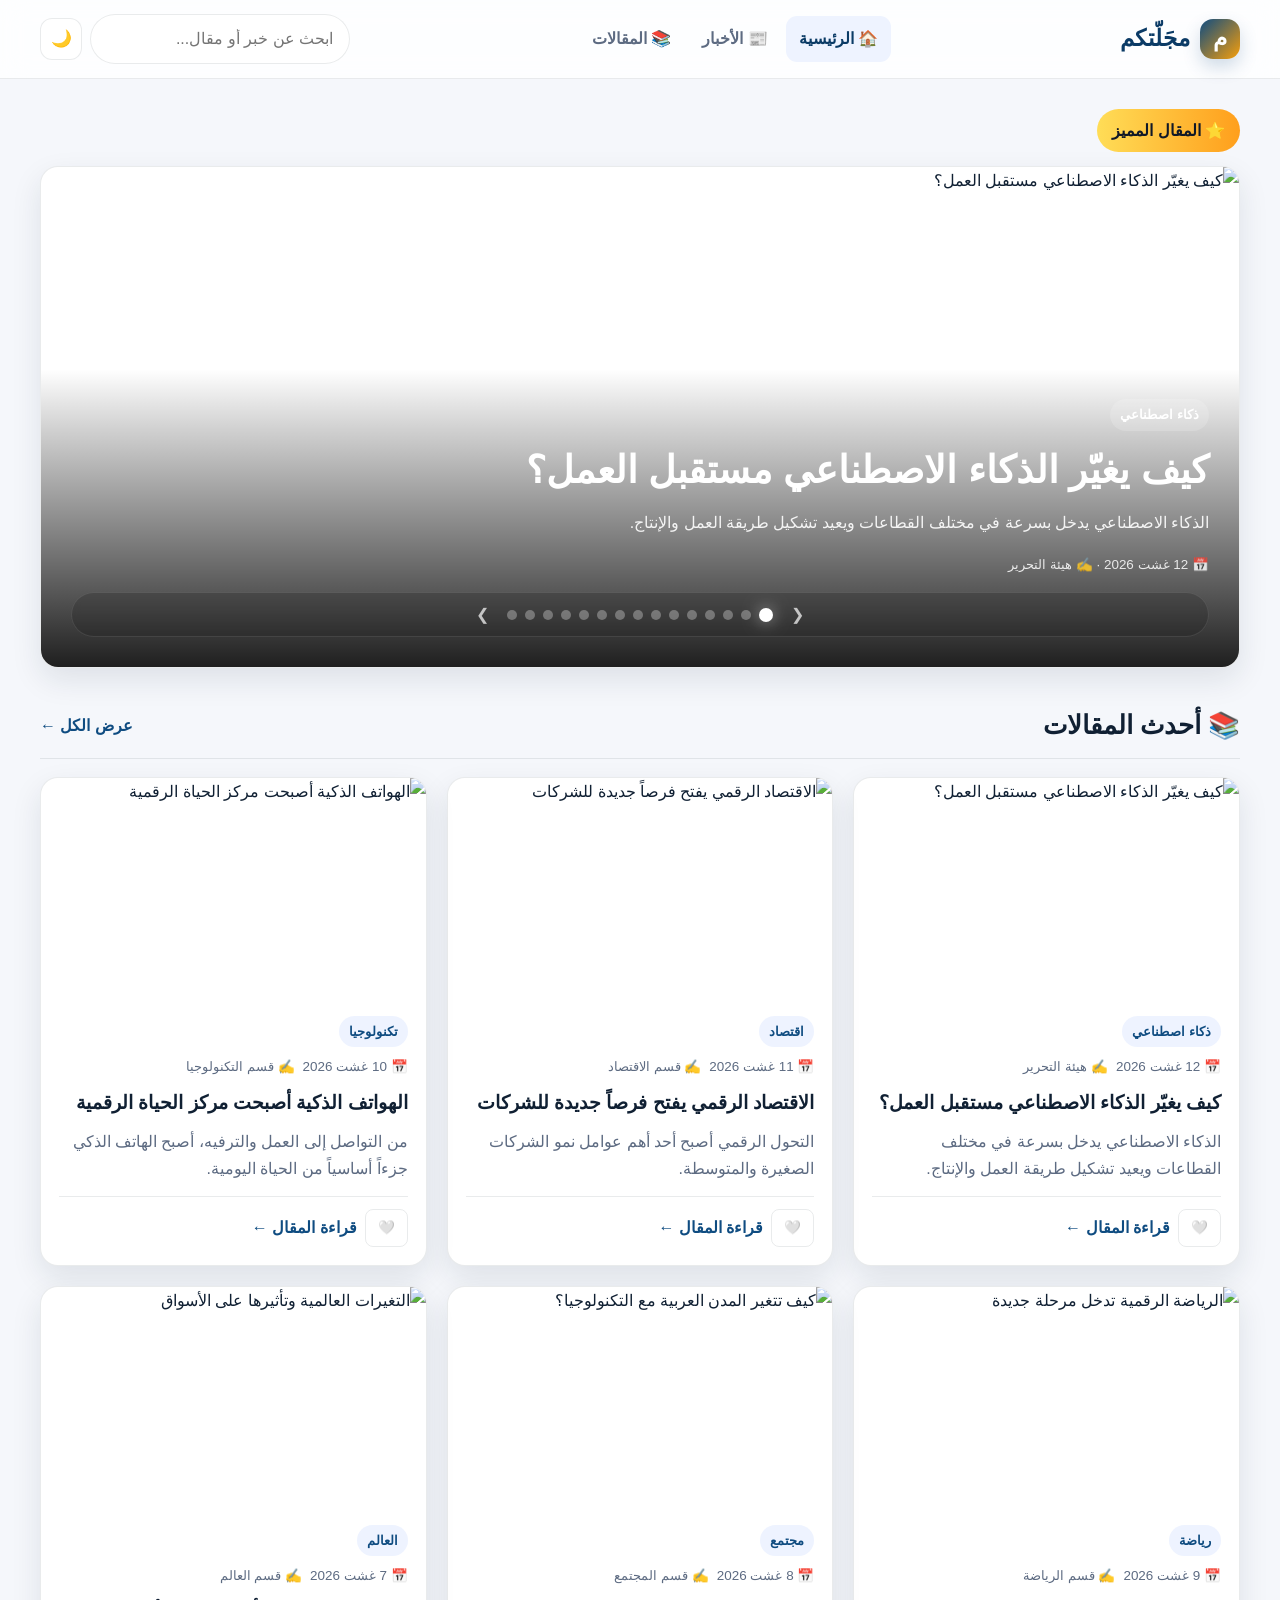
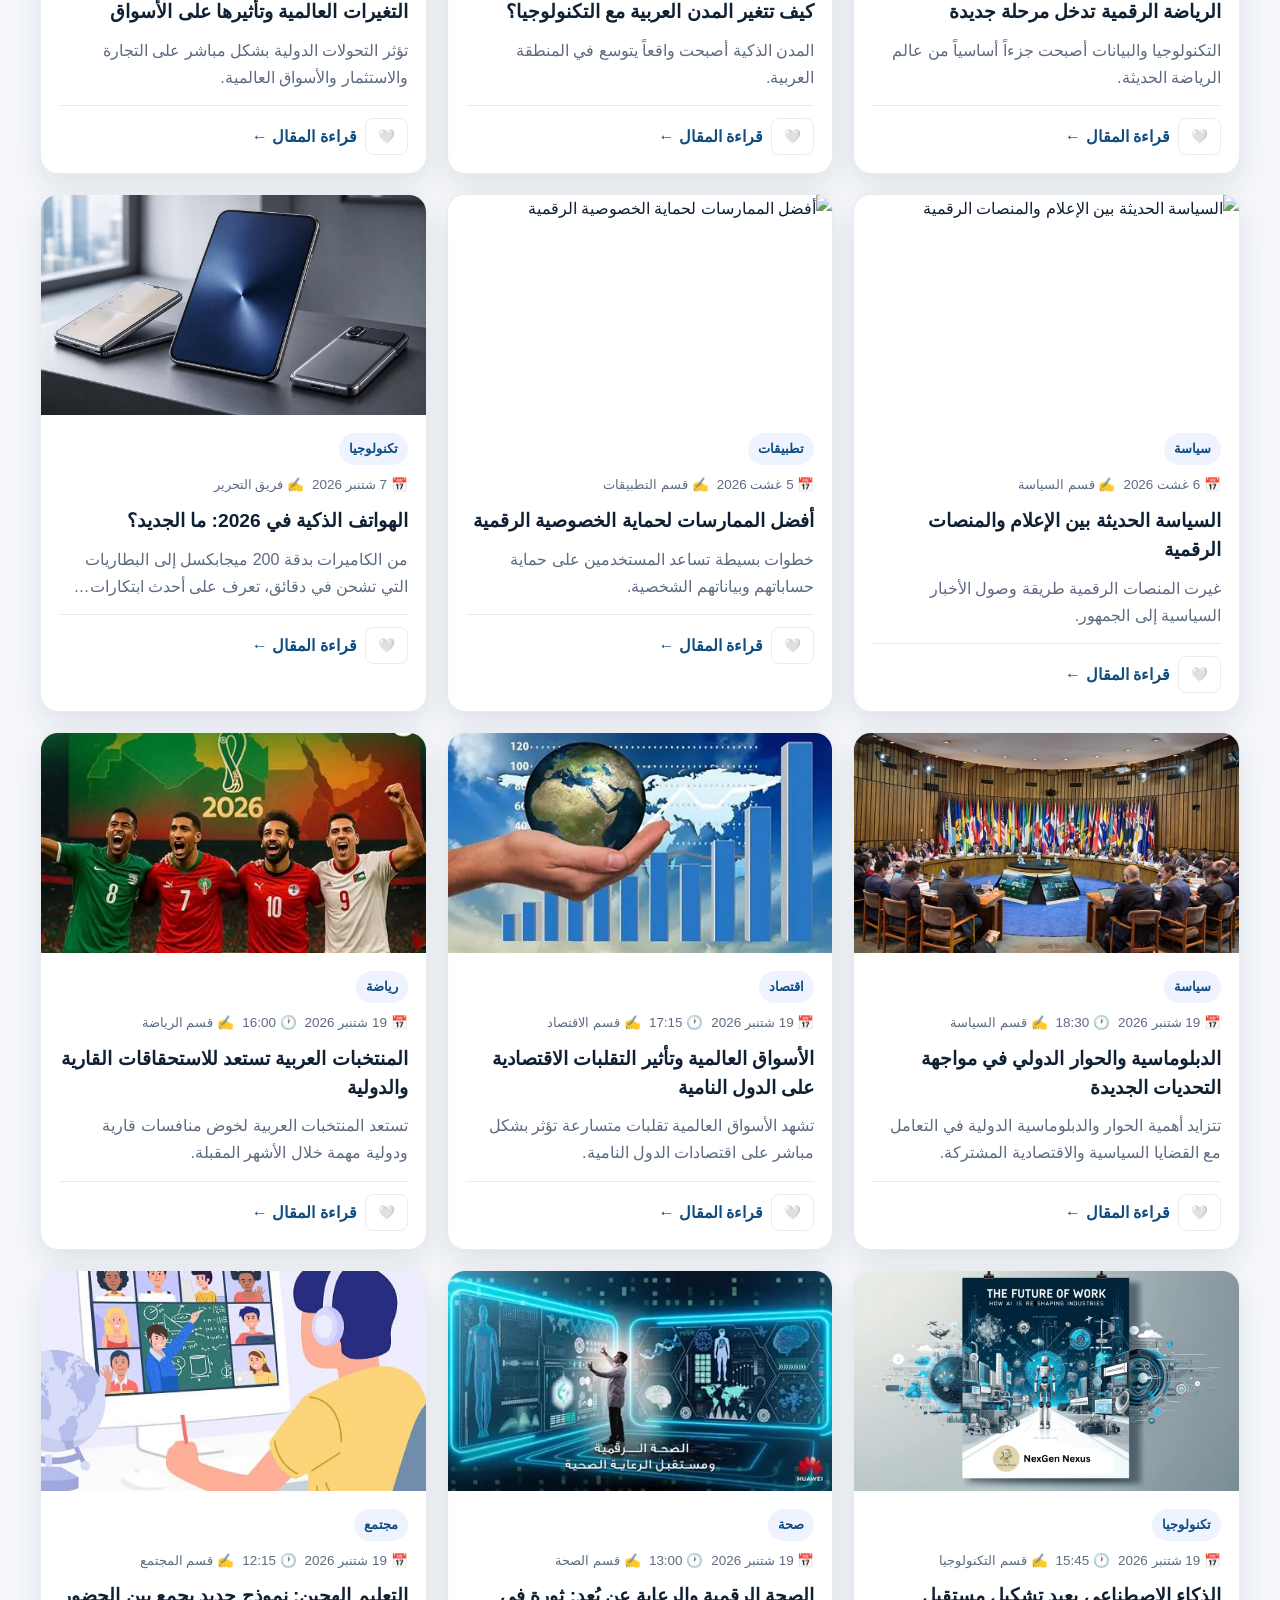
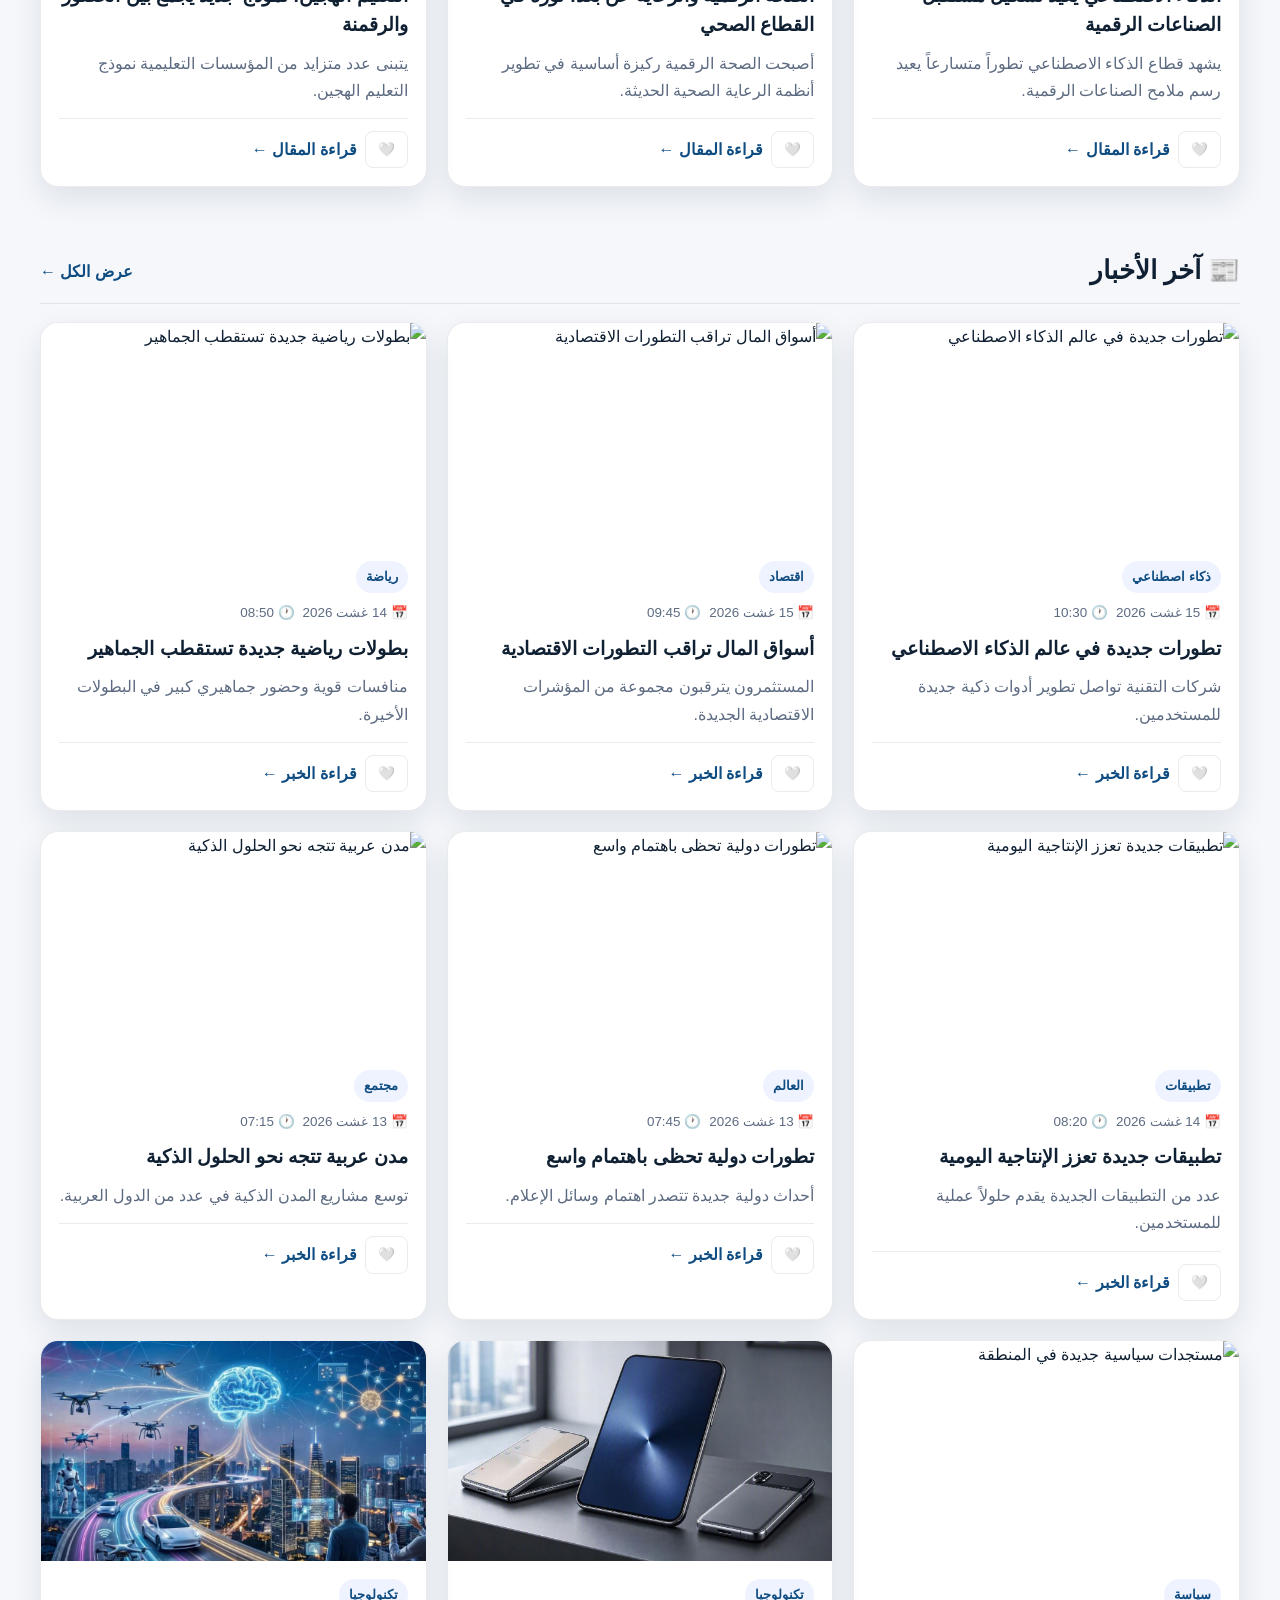
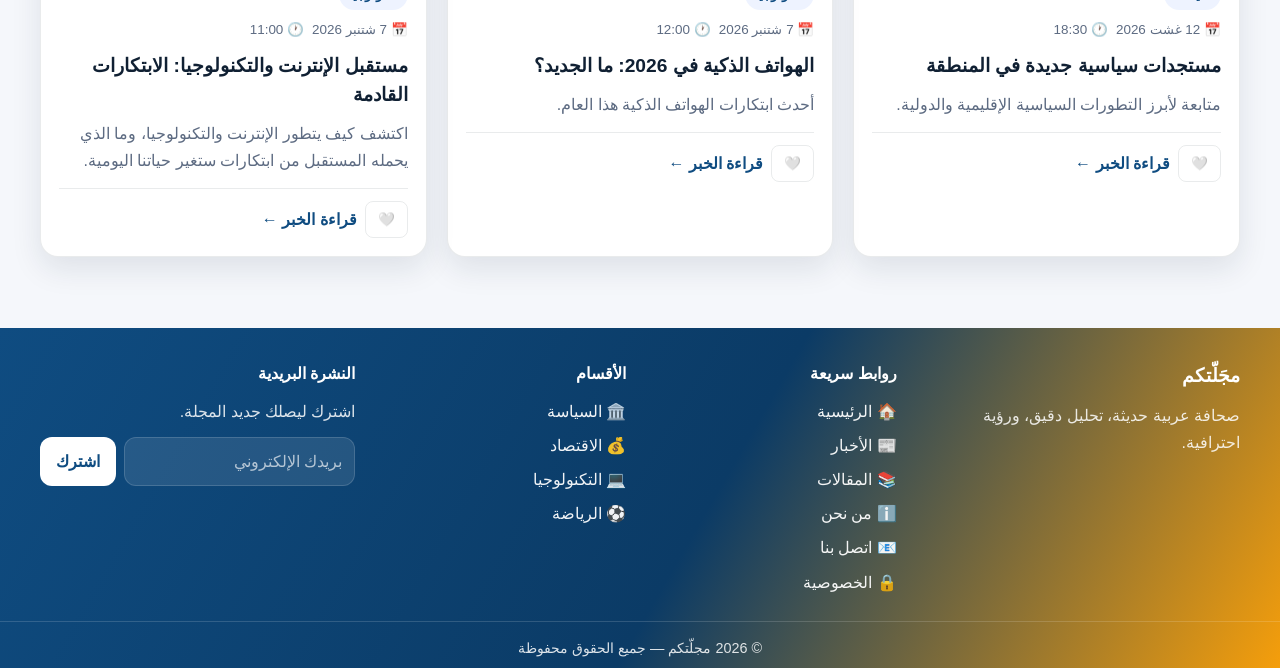
==== commit c6e6ab57: "Initial website" ====
--- a/index.html
+++ b/index.html
@@ -11,18 +11,23 @@
   <title>مجَلّتكم | مجلة عربية</title>
   <link rel="icon" type="image/svg+xml" href="assets/favicon.svg">
   <link rel="stylesheet" href="css/styles.css">
-  <!-- ===== Open Graph (Facebook, WhatsApp, LinkedIn) ===== -->
-<meta property="og:title" content="مجَلّتكم - مجلة عربية حديثة" />
-<meta property="og:description" content="مجَلّتكم - مجلة عربية حديثة تتابع السياسة والاقتصاد والتكنولوجيا والمجتمع والرياضة والعالم." />
-<meta property="og:image" content="https://oussam1233.github.io/majalati/assets/og-image.jpg" />
-<meta property="og:url" content="https://oussam1233.github.io/majalati/" />
-<meta property="og:type" content="website" />
 
-<!-- ===== Twitter Card ===== -->
-<meta name="twitter:card" content="summary_large_image" />
-<meta name="twitter:title" content="مجَلّتكم - مجلة عربية حديثة" />
-<meta name="twitter:description" content="مجَلّتكم - مجلة عربية حديثة تتابع السياسة والاقتصاد والتكنولوجيا والمجتمع والرياضة والعالم." />
-<meta name="twitter:image" content="https://oussam1233.github.io/majalati/assets/og-image.jpg" />
+  <!-- ===== Open Graph ===== -->
+  <meta property="og:title" content="مجَلّتكم - مجلة عربية حديثة" />
+  <meta property="og:description" content="مجَلّتكم - مجلة عربية حديثة تتابع السياسة والاقتصاد والتكنولوجيا والمجتمع والرياضة والعالم." />
+  <meta property="og:image" content="https://oussam1233.github.io/majalati/assets/og-image.png" />
+  <meta property="og:image:width" content="1200" />
+  <meta property="og:image:height" content="630" />
+  <meta property="og:url" content="https://oussam1233.github.io/majalati/" />
+  <meta property="og:type" content="website" />
+
+  <!-- ===== Twitter Card ===== -->
+  <meta name="twitter:card" content="summary_large_image" />
+  <meta name="twitter:title" content="مجَلّتكم - مجلة عربية حديثة" />
+  <meta name="twitter:description" content="مجَلّتكم - مجلة عربية حديثة تتابع السياسة والاقتصاد والتكنولوجيا والمجتمع والرياضة والعالم." />
+  <meta name="twitter:image" content="https://oussam1233.github.io/majalati/assets/og-image.png" />
+
+  <script async src="https://pagead2.googlesyndication.com/pagead/js/adsbygoogle.js?client=ca-pub-6010492939154920" crossorigin="anonymous"></script>
 </head>
 
 <body data-page="home">
@@ -100,6 +105,9 @@
           <li><a href="index.html">🏠 الرئيسية</a></li>
           <li><a href="news.html">📰 الأخبار</a></li>
           <li><a href="articles.html">📚 المقالات</a></li>
+          <li><a href="about.html">ℹ️ من نحن</a></li>
+          <li><a href="contact.html">📧 اتصل بنا</a></li>
+          <li><a href="privacy.html">🔒 الخصوصية</a></li>
         </ul>
       </div>
 
@@ -129,239 +137,20 @@
     </div>
   </footer>
 
-  <script src="js/app.js"></script>
 
-  <script>
-    // =========================================================
-    //  الهيرو مع نقاط ● ● ● ● ● وحركة تلقائية
-    // =========================================================
+<script src="data/categories.js"></script>
+<script src="data/articles.js"></script>
+<script src="data/news.js"></script>
 
-    let heroIndex = 0;
-    let heroTimer = null;
-    const AUTO_SLIDE_INTERVAL = 5000;
 
-    function renderHero() {
-      const container = document.getElementById('heroFeatured');
-      if (!container || !articles || !articles.length) return;
+<script src="js/search.js"></script>
+<script src="js/theme.js"></script>
+<script src="js/sharing.js"></script>
 
-      const total = articles.length;
-      if (heroIndex >= total) heroIndex = 0;
-      if (heroIndex < 0) heroIndex = total - 1;
 
-      const item = articles[heroIndex];
+<script src="js/app.js"></script>
 
-      let dotsHtml = '';
-      for (let i = 0; i < total; i++) {
-        dotsHtml += `<span class="hero-dot ${i === heroIndex ? 'active' : ''}" onclick="goToHero(${i})"></span>`;
-      }
 
-      container.innerHTML = `
-        <div class="feature-card">
-          <a href="article.html?id=${item.id}" onclick="saveLastRead(${item.id}); addToHistory(${item.id}, 'article');">
-            <img src="${item.image || 'assets/default-news.jpg'}" alt="${item.title}">
-          </a>
-          <div class="feature-content">
-            <span class="eyebrow">${item.category || 'عام'}</span>
-            <h2><a href="article.html?id=${item.id}" onclick="saveLastRead(${item.id}); addToHistory(${item.id}, 'article');">${item.title}</a></h2>
-            <p>${item.excerpt}</p>
-            <div class="meta-row">📅 ${item.date} · ✍️ ${item.author || 'التحرير'}</div>
-            <div class="hero-dots-wrapper">
-              <button class="hero-arrow" onclick="changeHero(-1)">❮</button>
-              <div class="hero-dots">${dotsHtml}</div>
-              <button class="hero-arrow" onclick="changeHero(1)">❯</button>
-            </div>
-          </div>
-        </div>
-      `;
-    }
-
-    function changeHero(direction) {
-      heroIndex += direction;
-      if (heroIndex < 0) heroIndex = articles.length - 1;
-      if (heroIndex >= articles.length) heroIndex = 0;
-      renderHero();
-      resetHeroTimer();
-    }
-
-    function goToHero(index) {
-      heroIndex = index;
-      renderHero();
-      resetHeroTimer();
-    }
-
-    function startHeroTimer() {
-      if (heroTimer) clearInterval(heroTimer);
-      heroTimer = setInterval(function() {
-        heroIndex++;
-        if (heroIndex >= articles.length) heroIndex = 0;
-        renderHero();
-      }, AUTO_SLIDE_INTERVAL);
-    }
-
-    function resetHeroTimer() {
-      if (heroTimer) {
-        clearInterval(heroTimer);
-        startHeroTimer();
-      }
-    }
-
-    // =========================================================
-    //  عرض أحدث المقالات (مع استبعاد المقال المعروض في الهيرو)
-    // =========================================================
-
-    function renderLatestArticles() {
-      const container = document.getElementById('latestArticles');
-      if (!container) return;
-
-      // استبعاد المقال المعروض في الهيرو
-      const items = articles.filter(function(item, index) {
-        return index !== heroIndex;
-      }).slice(0, 3);
-
-      if (!items.length) {
-        container.innerHTML = '<p class="empty-message">لا توجد مقالات</p>';
-        return;
-      }
-
-      container.innerHTML = items.map(function(item) {
-        const isFav = isFavorite(item.id);
-        const url = `article.html?id=${item.id}`;
-
-        return `
-          <div class="article-card mirror-shine">
-            <a href="${url}" onclick="saveLastRead(${item.id}); addToHistory(${item.id}, 'article');" aria-label="${item.title}">
-              <img src="${item.image || 'assets/default-news.jpg'}" alt="${item.title}" loading="lazy">
-            </a>
-            <div class="article-body">
-              <span class="eyebrow">${item.category || 'عام'}</span>
-              <div class="meta-row">
-                <span>📅 ${item.date}</span>
-                <span>✍️ ${item.author || 'التحرير'}</span>
-              </div>
-              <h3><a href="${url}" onclick="saveLastRead(${item.id}); addToHistory(${item.id}, 'article');">${item.title}</a></h3>
-              <p>${item.excerpt}</p>
-              <div class="card-actions">
-                <button class="fav-btn ${isFav ? 'active' : ''}" data-id="${item.id}"
-                        onclick="toggleFavorite(${item.id}); this.classList.toggle('active'); this.innerHTML = isFavorite(${item.id}) ? '❤️' : '🤍';">
-                  ${isFav ? '❤️' : '🤍'}
-                </button>
-                <a class="read-more" href="${url}" onclick="saveLastRead(${item.id}); addToHistory(${item.id}, 'article');">
-                  قراءة المقال ←
-                </a>
-              </div>
-            </div>
-          </div>
-        `;
-      }).join('');
-    }
-
-    // =========================================================
-    //  عرض آخر الأخبار
-    // =========================================================
-
-    function renderLatestNews() {
-      const container = document.getElementById('latestNews');
-      if (!container) return;
-
-      const items = news.slice(0, 3);
-
-      if (!items.length) {
-        container.innerHTML = '<p class="empty-message">لا توجد أخبار</p>';
-        return;
-      }
-
-      container.innerHTML = items.map(function(item) {
-        const isFav = isFavorite(item.id);
-        const url = `news-article.html?id=${item.id}`;
-
-        return `
-          <div class="article-card mirror-shine">
-            <a href="${url}" onclick="saveLastRead(${item.id}); addToHistory(${item.id}, 'news');" aria-label="${item.title}">
-              <img src="${item.image || 'assets/default-news.jpg'}" alt="${item.title}" loading="lazy">
-            </a>
-            <div class="article-body">
-              <span class="eyebrow">${item.category || 'عام'}</span>
-              <div class="meta-row">
-                <span>📅 ${item.date}</span>
-                ${item.time ? `<span>🕐 ${item.time}</span>` : ''}
-              </div>
-              <h3><a href="${url}" onclick="saveLastRead(${item.id}); addToHistory(${item.id}, 'news');">${item.title}</a></h3>
-              <p>${item.excerpt}</p>
-              <div class="card-actions">
-                <button class="fav-btn ${isFav ? 'active' : ''}" data-id="${item.id}"
-                        onclick="toggleFavorite(${item.id}); this.classList.toggle('active'); this.innerHTML = isFavorite(${item.id}) ? '❤️' : '🤍';">
-                  ${isFav ? '❤️' : '🤍'}
-                </button>
-                <a class="read-more" href="${url}" onclick="saveLastRead(${item.id}); addToHistory(${item.id}, 'news');">
-                  قراءة الخبر ←
-                </a>
-              </div>
-            </div>
-          </div>
-        `;
-      }).join('');
-    }
-
-    // =========================================================
-    //  دوال مساعدة
-    // =========================================================
-
-    function saveLastRead(id) {
-      localStorage.setItem('lastReadArticle', String(id));
-    }
-
-    function addToHistory(id, type) {
-      let history = JSON.parse(localStorage.getItem('history')) || [];
-      history = history.filter(function(item) { return item.id !== id; });
-      history.unshift({ id: id, type: type, date: new Date().toISOString() });
-      if (history.length > 20) history = history.slice(0, 20);
-      localStorage.setItem('history', JSON.stringify(history));
-    }
-
-    function toggleFavorite(id) {
-      let favorites = JSON.parse(localStorage.getItem('favorites')) || [];
-      const index = favorites.indexOf(id);
-      if (index > -1) {
-        favorites.splice(index, 1);
-      } else {
-        favorites.push(id);
-      }
-      localStorage.setItem('favorites', JSON.stringify(favorites));
-    }
-
-    function isFavorite(id) {
-      const favorites = JSON.parse(localStorage.getItem('favorites')) || [];
-      return favorites.includes(id);
-    }
-
-    // =========================================================
-    //  التهيئة
-    // =========================================================
-
-    document.addEventListener('DOMContentLoaded', function() {
-      if (typeof articles === 'undefined' || typeof news === 'undefined') {
-        console.error('❌ البيانات غير متوفرة');
-        return;
-      }
-
-      renderHero();
-      renderLatestArticles();
-      renderLatestNews();
-      startHeroTimer();
-
-      const hero = document.getElementById('heroFeatured');
-      if (hero) {
-        hero.addEventListener('mouseenter', function() {
-          if (heroTimer) clearInterval(heroTimer);
-        });
-        hero.addEventListener('mouseleave', function() {
-          startHeroTimer();
-        });
-      }
-
-      console.log('✅ تم تحميل الصفحة الرئيسية - مقالات وأخبار منفصلة');
-    });
-  </script>
-
+<script src="js/pagination.js"></script>
 </body>
 </html>
--- a/css/styles.css
+++ b/css/styles.css
@@ -867,6 +867,96 @@
   margin: 0 0 22px;
 }
 
+.info-page .article-detail {
+  overflow: hidden;
+  border: 1px solid var(--border);
+  border-radius: var(--radius);
+  background: var(--surface);
+  box-shadow: var(--shadow);
+}
+
+.info-page .article-detail-content {
+  max-width: 900px;
+  margin: 0 auto;
+  padding: clamp(24px, 5vw, 58px);
+}
+
+.info-page .article-detail-content > h1 {
+  margin-bottom: 24px;
+  font-size: clamp(2rem, 5vw, 3.4rem);
+  line-height: 1.2;
+}
+
+.info-page .article-text h2 {
+  margin: 34px 0 12px;
+  color: var(--primary);
+  font-size: 1.35rem;
+}
+
+.info-page .article-text ul {
+  display: grid;
+  gap: 10px;
+  margin: 16px 0 26px;
+  padding: 18px 34px 18px 18px;
+  border-radius: 14px;
+  background: var(--bg-soft);
+}
+
+.contact-email {
+  margin: 18px 0 28px;
+  padding: 15px;
+  border: 1px solid var(--border);
+  border-radius: 10px;
+  background: var(--bg-soft);
+  text-align: center;
+  font-size: 1.2rem;
+}
+
+.contact-form {
+  display: grid;
+  gap: 15px;
+  margin-top: 20px;
+  padding: 24px;
+  border: 1px solid var(--border);
+  border-radius: 14px;
+  background: var(--bg-soft);
+}
+
+.contact-form input,
+.contact-form textarea {
+  width: 100%;
+  padding: 11px 13px;
+  border: 1px solid var(--border);
+  border-radius: 8px;
+  background: var(--surface);
+  color: var(--text);
+  font: inherit;
+}
+
+.contact-form input:focus,
+.contact-form textarea:focus {
+  outline: 3px solid color-mix(in srgb, var(--primary) 25%, transparent);
+  border-color: var(--primary);
+}
+
+.contact-form button {
+  justify-self: start;
+  padding: 11px 28px;
+  border: 0;
+  border-radius: 8px;
+  background: var(--primary);
+  color: #fff;
+  cursor: pointer;
+  font: inherit;
+  font-weight: 800;
+}
+
+.policy-updated {
+  margin-top: 30px;
+  color: var(--muted);
+  font-size: 0.9rem;
+}
+
 .article-back {
   display: inline-flex;
   margin-top: 25px;
@@ -881,6 +971,91 @@
 .article-back:hover {
   background: var(--primary-strong);
   transform: translateY(-2px);
+}
+
+.article-share {
+  position: relative;
+  display: flex;
+  align-items: center;
+  flex-wrap: wrap;
+  gap: 10px;
+  margin-top: 26px;
+  padding: 16px 18px;
+  border: 1px solid var(--border);
+  border-radius: 16px;
+  background: linear-gradient(135deg, var(--surface), var(--bg-soft));
+  box-shadow: var(--shadow);
+  color: var(--text);
+  font-weight: 800;
+}
+
+.article-share > span {
+  margin-inline-end: 4px;
+  color: var(--muted);
+}
+
+.article-share button,
+.article-share a {
+  display: inline-flex;
+  align-items: center;
+  justify-content: center;
+  min-height: 40px;
+  padding: 8px 14px;
+  border: 1px solid transparent;
+  border-radius: 10px;
+  color: #fff;
+  cursor: pointer;
+  font: inherit;
+  font-size: 0.92rem;
+  font-weight: 800;
+  text-decoration: none;
+  transition: transform 0.2s ease, box-shadow 0.2s ease, filter 0.2s ease;
+}
+
+.article-share button {
+  background: var(--primary);
+}
+
+.article-share a[data-share-network="whatsapp"] {
+  background: #1fa855;
+}
+
+.article-share a[data-share-network="facebook"] {
+  background: #1877f2;
+}
+
+.article-share a[data-share-network="x"] {
+  background: #171717;
+}
+
+.article-share button:hover,
+.article-share a:hover {
+  transform: translateY(-1px);
+  filter: brightness(1.08);
+  box-shadow: 0 8px 18px rgba(15, 37, 58, 0.18);
+}
+
+.article-share button:focus-visible,
+.article-share a:focus-visible {
+  outline: 3px solid color-mix(in srgb, var(--accent) 65%, transparent);
+  outline-offset: 2px;
+}
+
+@media (max-width: 520px) {
+  .article-share {
+    align-items: stretch;
+    padding: 14px;
+  }
+
+  .article-share > span {
+    width: 100%;
+    margin-bottom: 2px;
+  }
+
+  .article-share button,
+  .article-share a {
+    flex: 1 1 calc(50% - 10px);
+  }
 }
 
 /* =========================================================
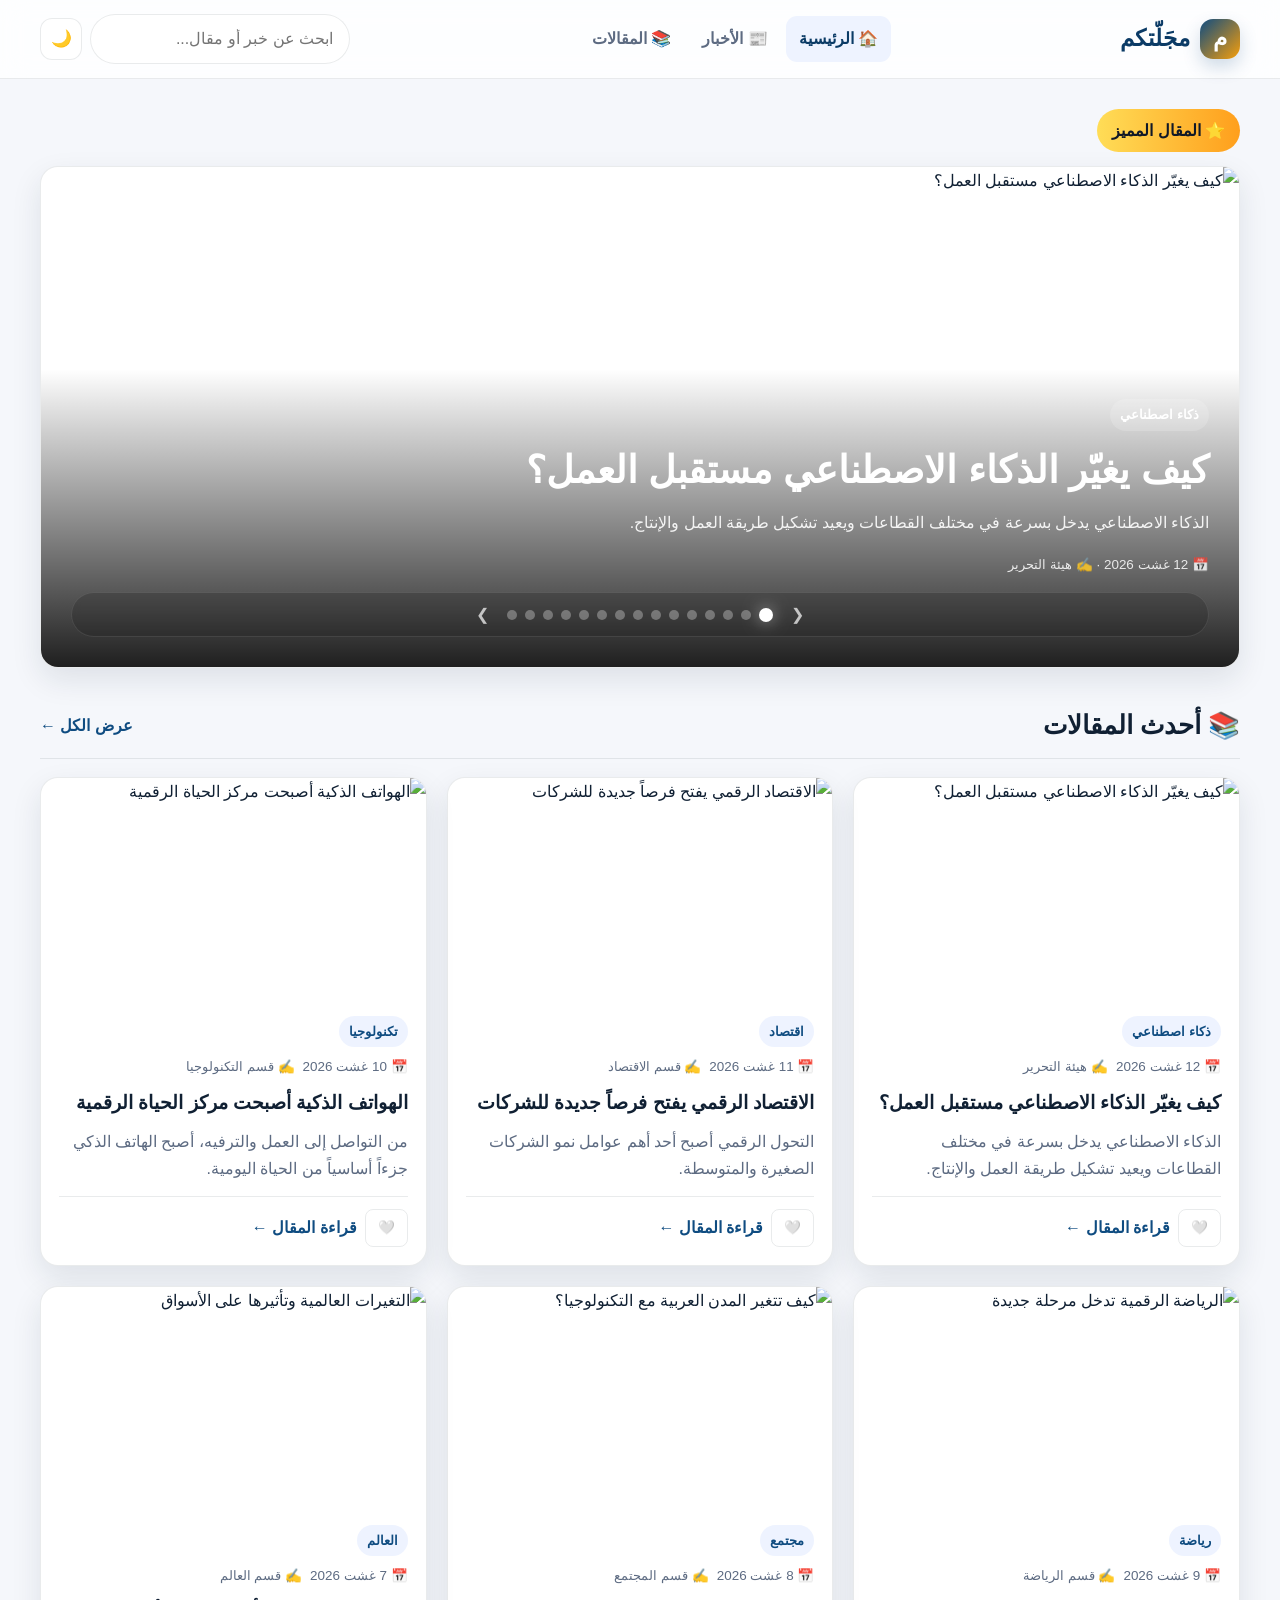
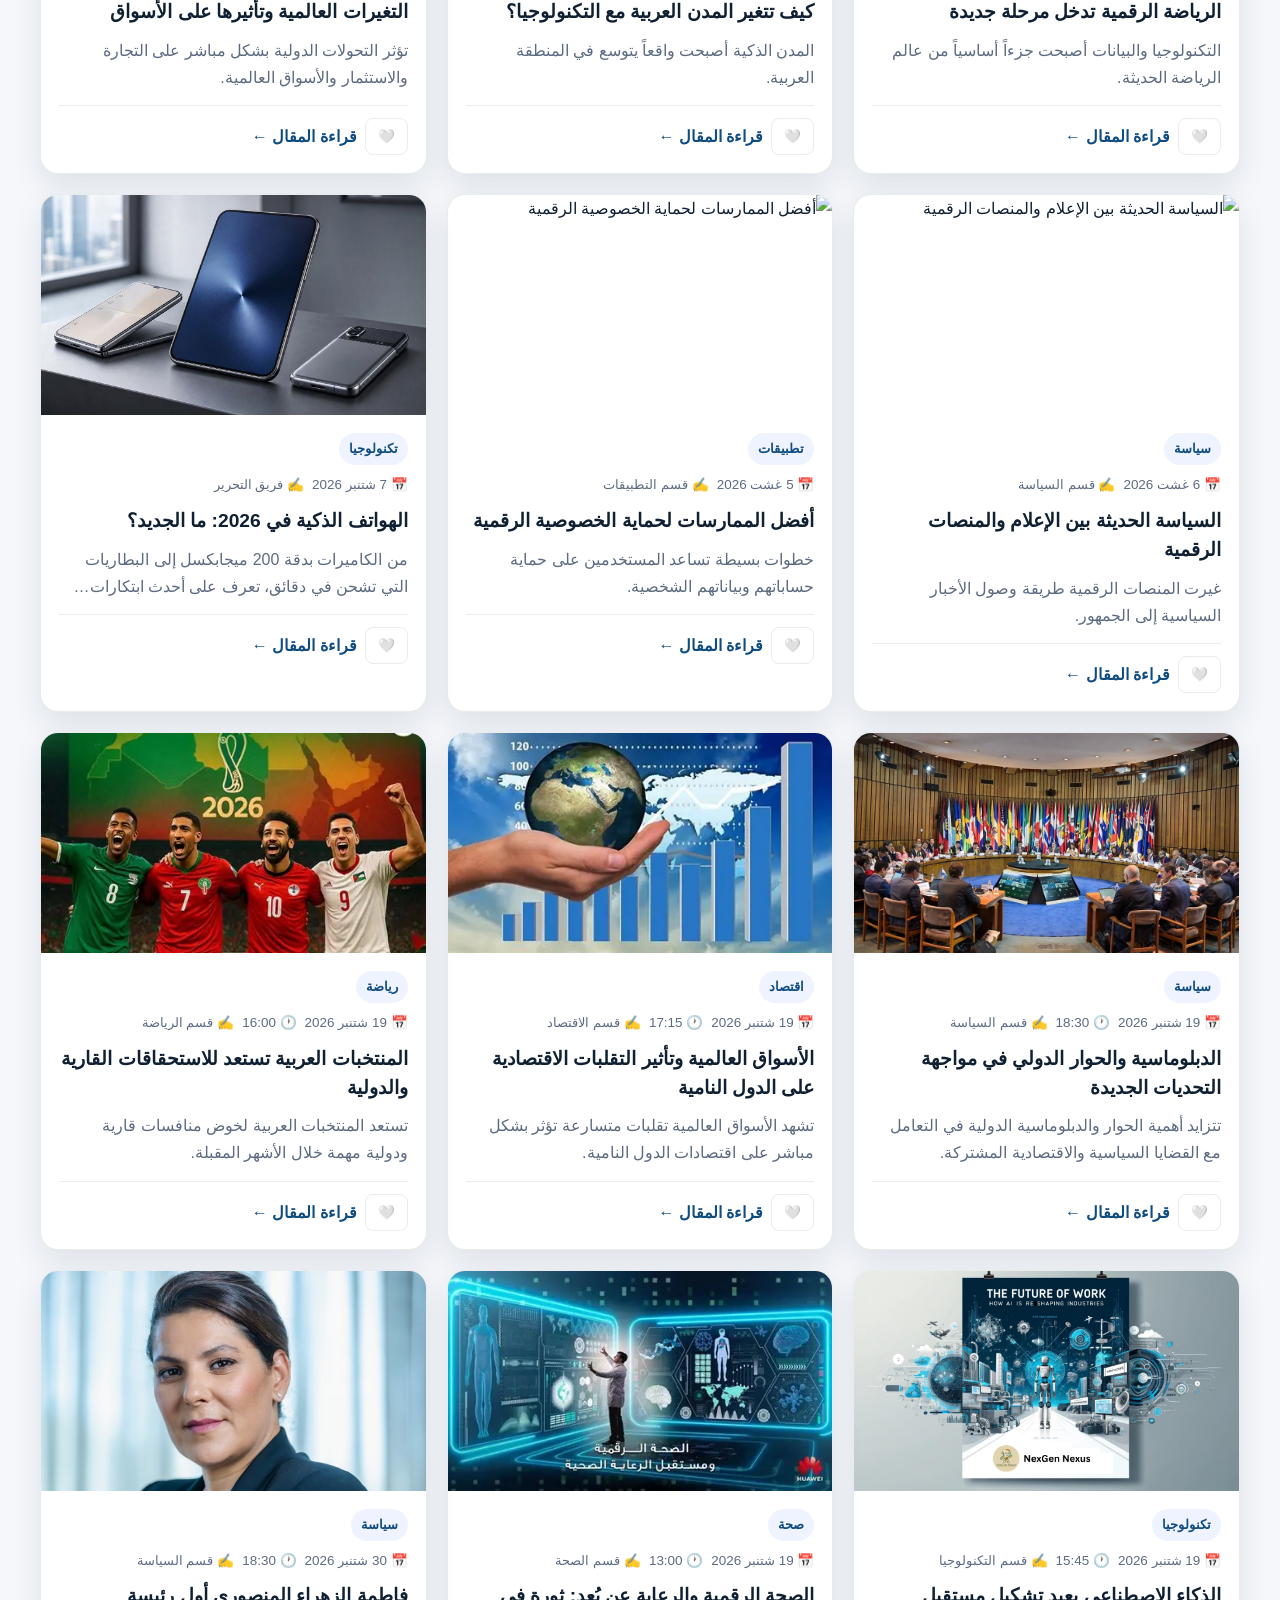
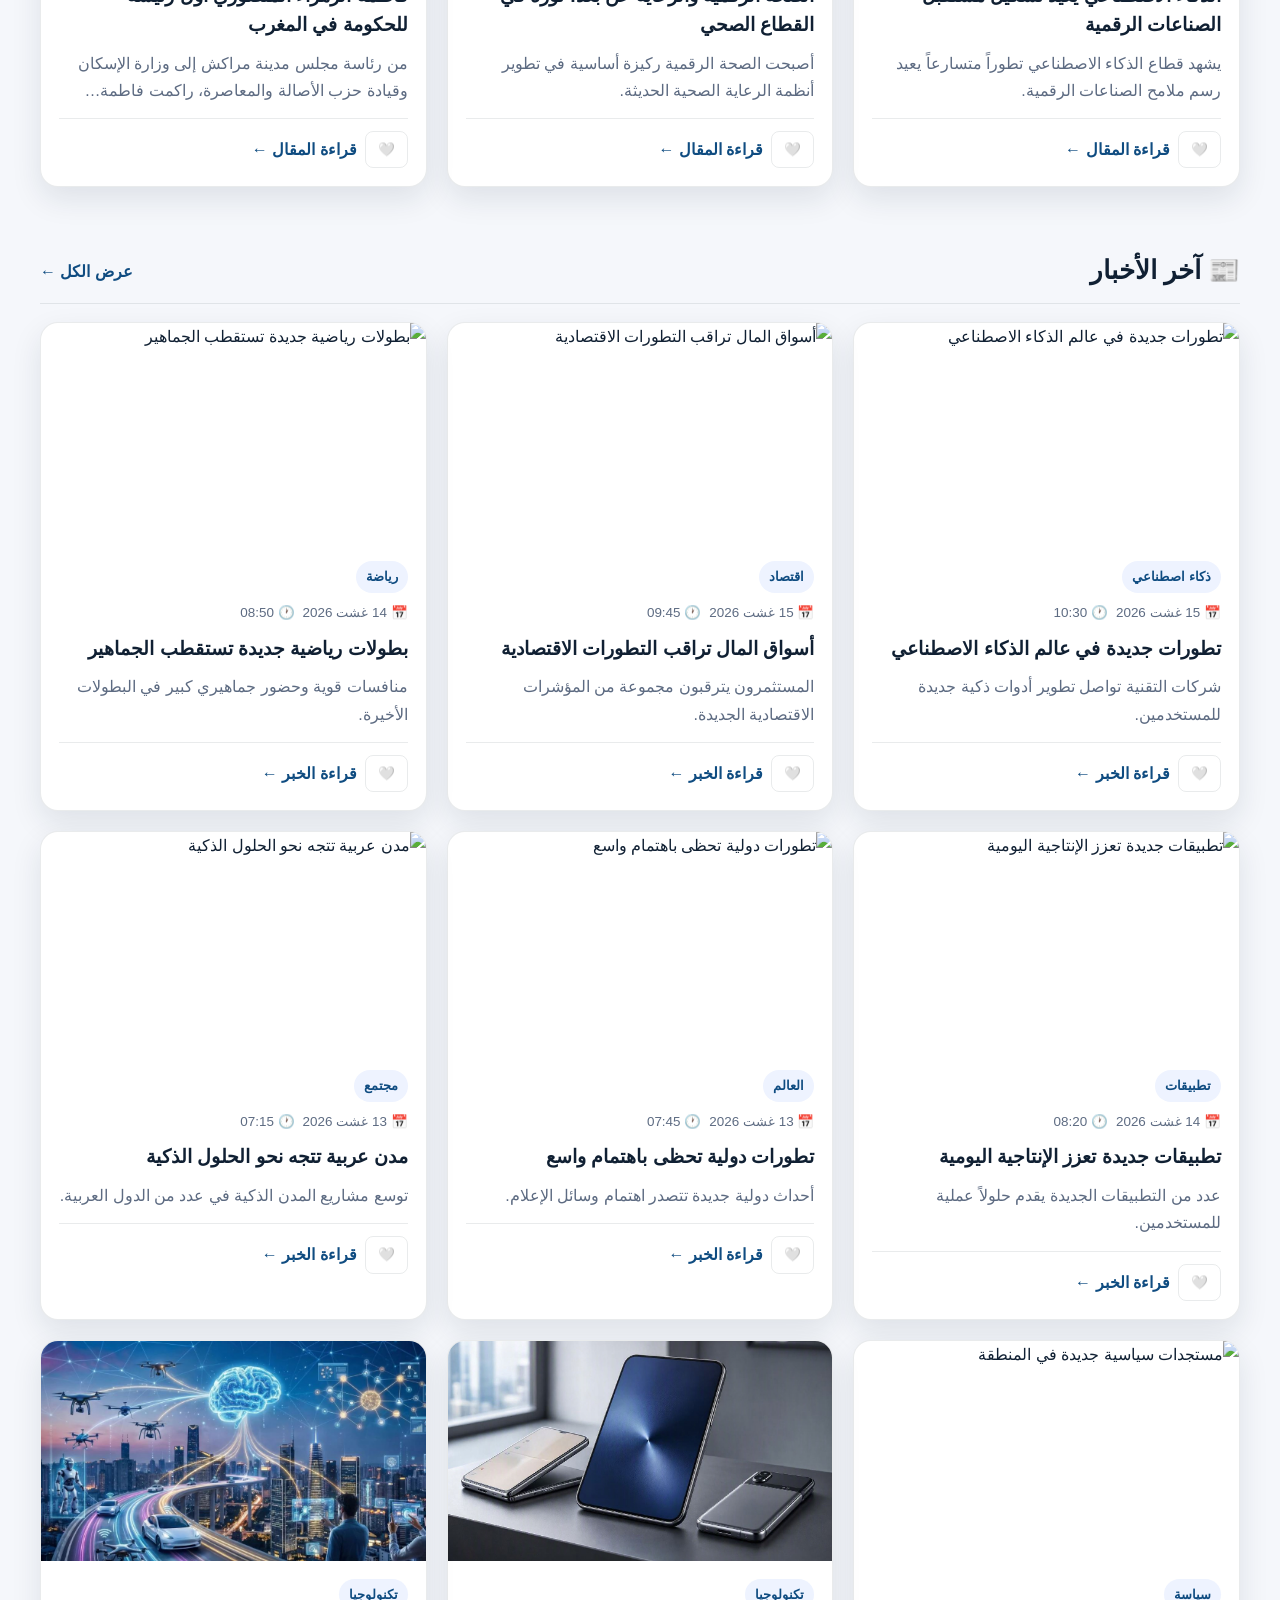
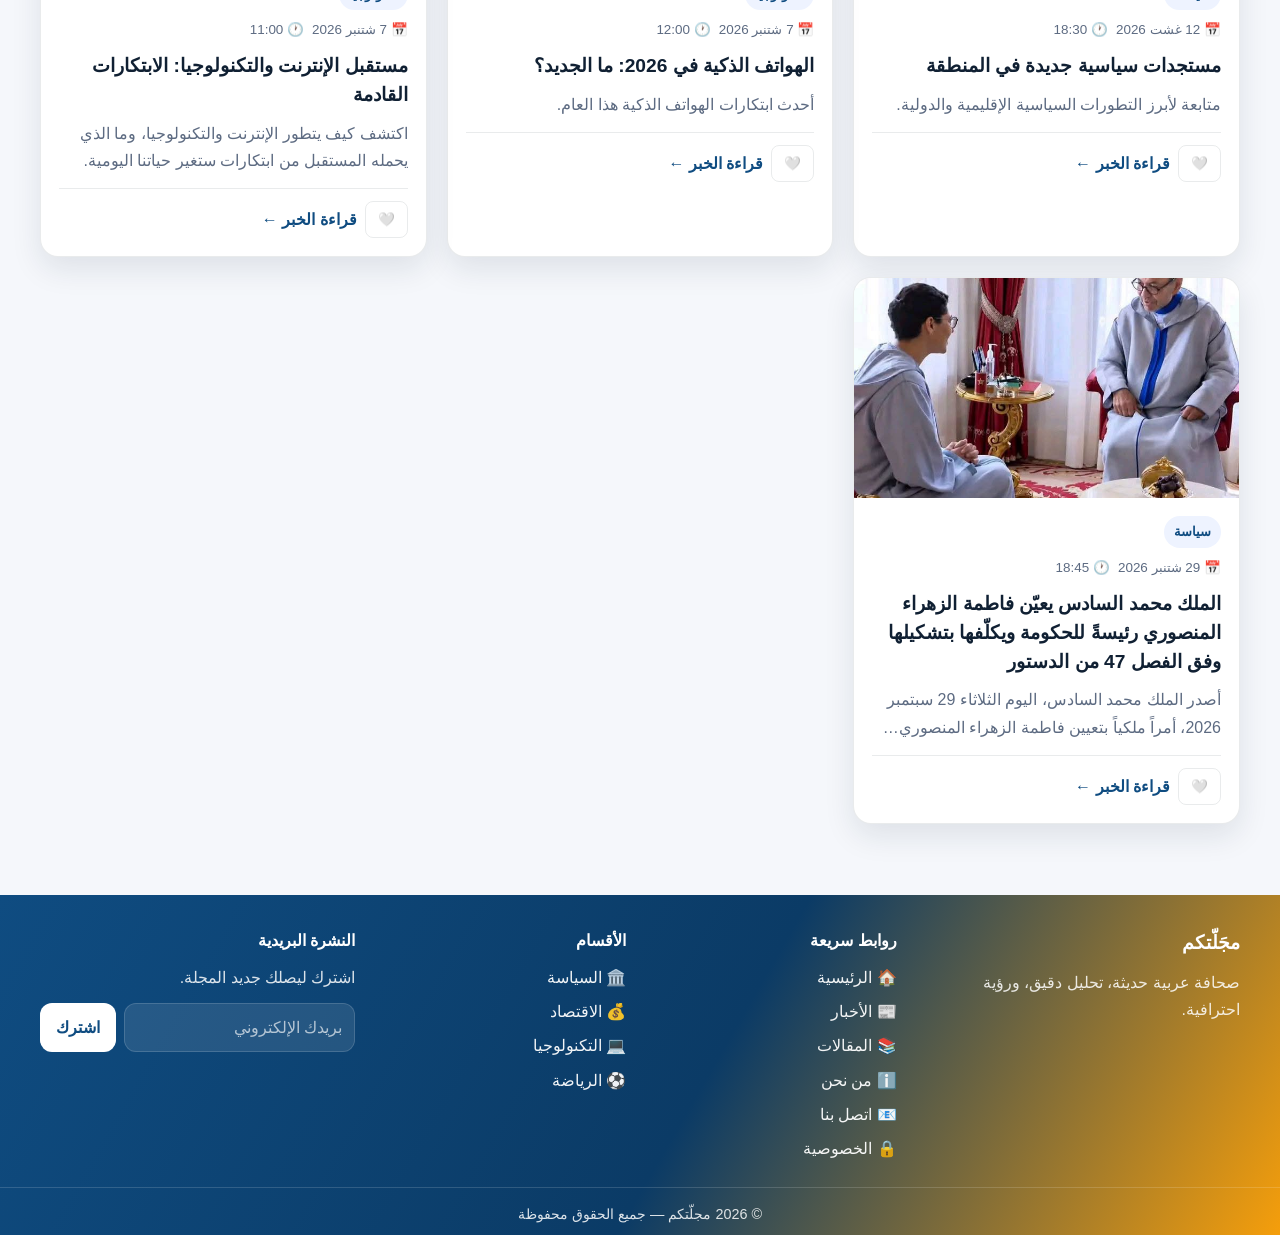
==== commit 6cf07473: "Add per-article social sharing previews" ====
--- a/index.html
+++ b/index.html
@@ -9,23 +9,19 @@
   <meta name="description" content="مجَلّتكم - مجلة عربية حديثة تتابع السياسة والاقتصاد والتكنولوجيا والمجتمع والرياضة والعالم.">
   <meta name="theme-color" content="#0f4c81">
   <title>مجَلّتكم | مجلة عربية</title>
-  <link rel="icon" type="image/svg+xml" href="assets/favicon.svg">
+  <link rel="icon" type="image/svg+xml" href="assets/icons/favicon.svg">
   <link rel="stylesheet" href="css/styles.css">
 
   <!-- ===== Open Graph ===== -->
   <meta property="og:title" content="مجَلّتكم - مجلة عربية حديثة" />
   <meta property="og:description" content="مجَلّتكم - مجلة عربية حديثة تتابع السياسة والاقتصاد والتكنولوجيا والمجتمع والرياضة والعالم." />
-  <meta property="og:image" content="https://oussam1233.github.io/majalati/assets/og-image.png" />
-  <meta property="og:image:width" content="1200" />
-  <meta property="og:image:height" content="630" />
   <meta property="og:url" content="https://oussam1233.github.io/majalati/" />
   <meta property="og:type" content="website" />
 
   <!-- ===== Twitter Card ===== -->
-  <meta name="twitter:card" content="summary_large_image" />
+  <meta name="twitter:card" content="summary" />
   <meta name="twitter:title" content="مجَلّتكم - مجلة عربية حديثة" />
   <meta name="twitter:description" content="مجَلّتكم - مجلة عربية حديثة تتابع السياسة والاقتصاد والتكنولوجيا والمجتمع والرياضة والعالم." />
-  <meta name="twitter:image" content="https://oussam1233.github.io/majalati/assets/og-image.png" />
 
   <script async src="https://pagead2.googlesyndication.com/pagead/js/adsbygoogle.js?client=ca-pub-6010492939154920" crossorigin="anonymous"></script>
 </head>
